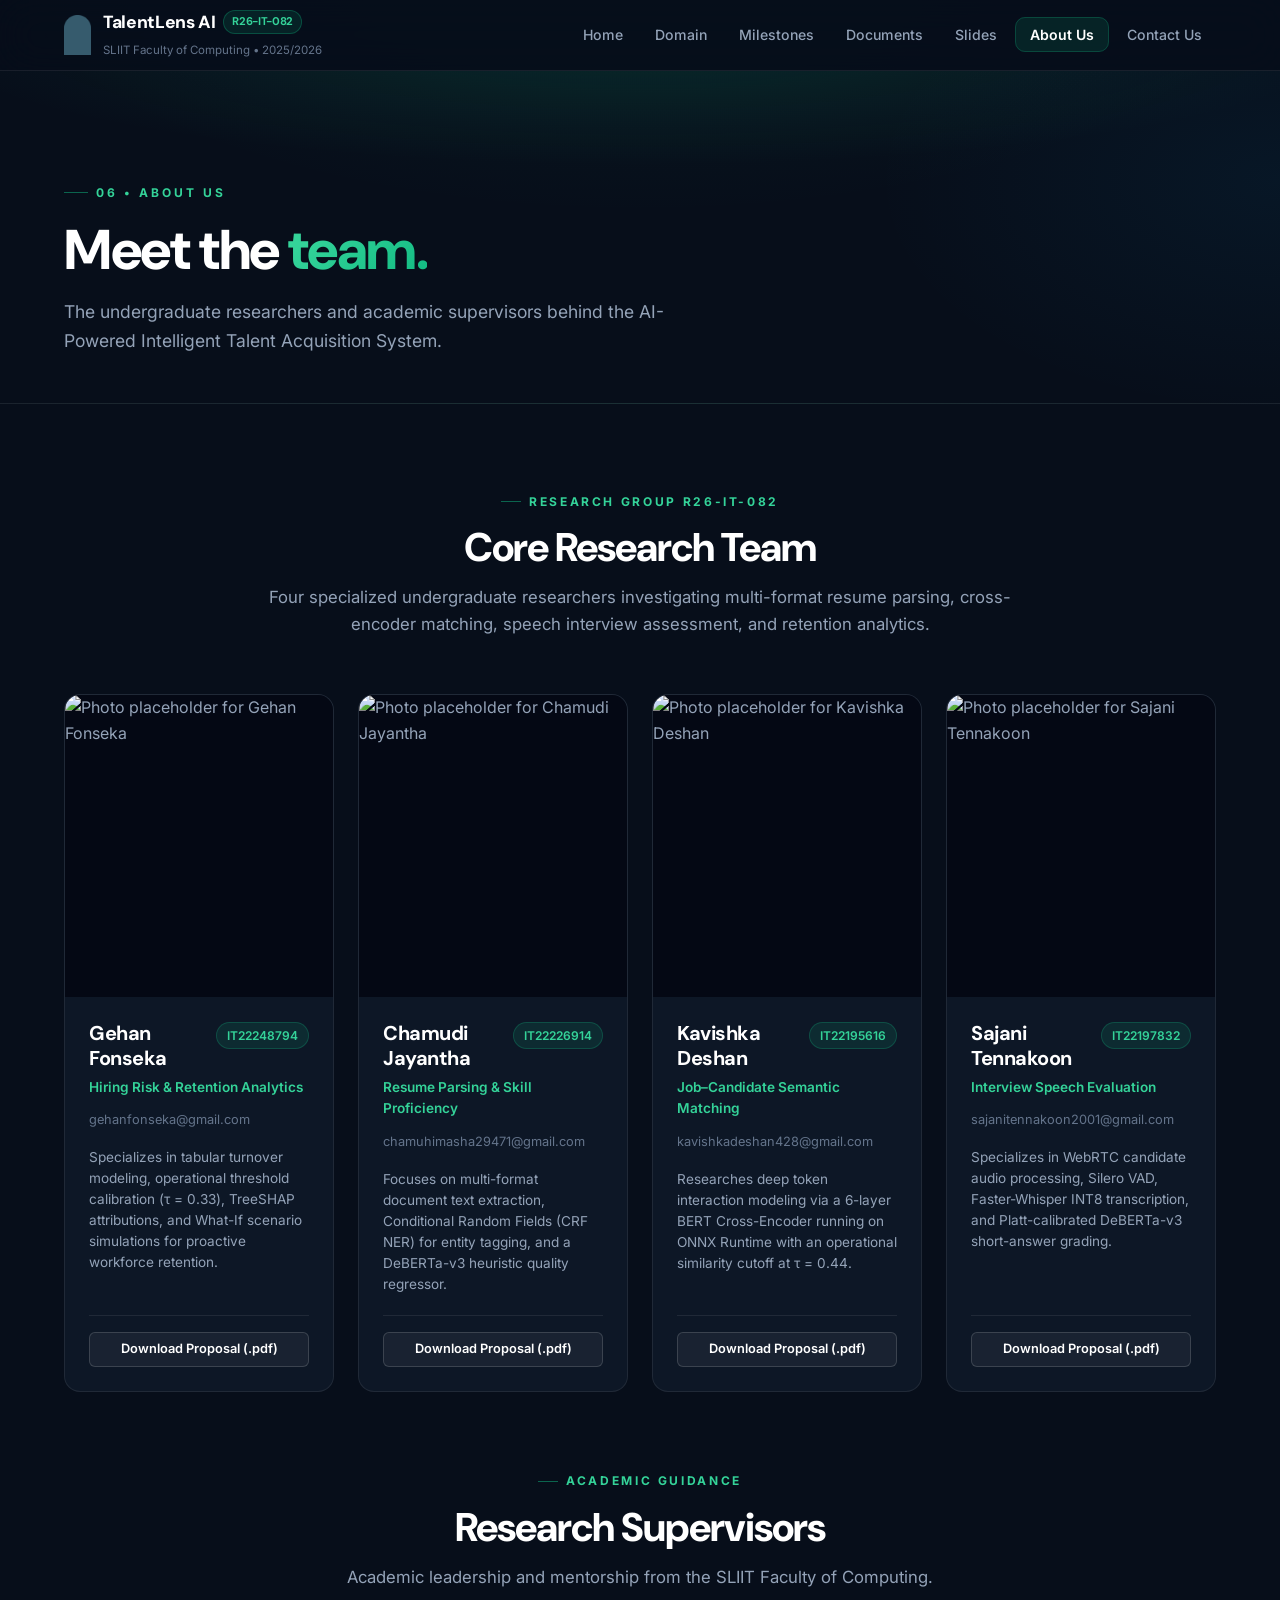
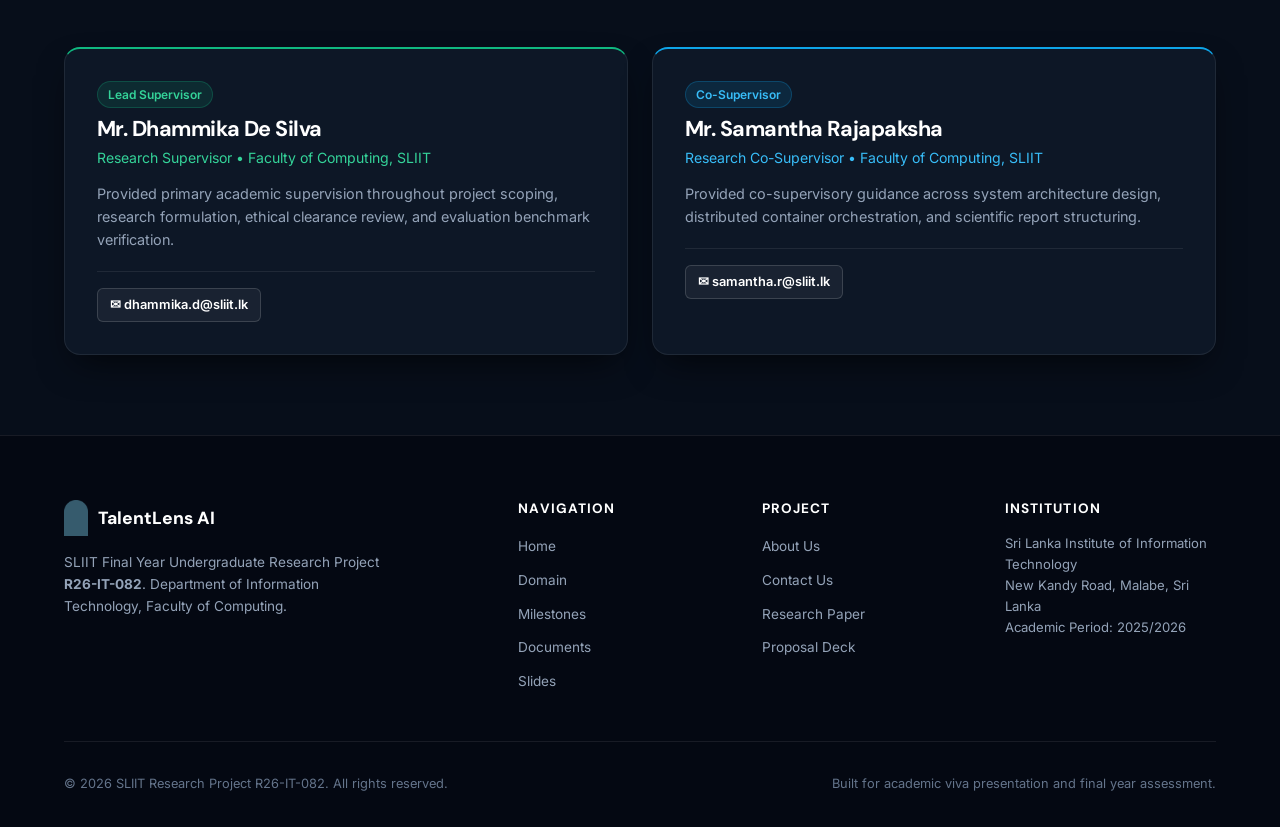
==== about.html @ 32b45dd5 "Initial commit: TalentLens AI research website" ====
<!DOCTYPE html>
<html lang="en">
<head>
  <meta charset="UTF-8">
  <meta name="viewport" content="width=device-width, initial-scale=1.0">
  <title>About Us | Research Group R26-IT-082 | SLIIT Faculty of Computing</title>
  <meta name="description" content="Meet the research team and supervisors behind the AI-Powered Intelligent Talent Acquisition System at the Sri Lanka Institute of Information Technology (SLIIT).">
  <meta name="author" content="SLIIT Research Group R26-IT-082">
  <link rel="stylesheet" href="assets/css/styles.css">
</head>
<body>

  <!-- Top Sticky Navigation Bar -->
  <header class="site-header" id="main-header">
    <div class="container nav-container">
      <a href="index.html" class="brand-link" id="brand-logo-action" aria-label="Return to Research Home Page">
        <img src="assets/images/sliit-crest.png" alt="SLIIT University Crest" class="brand-crest">
        <div class="brand-info">
          <span class="brand-title">
            TalentLens AI
            <span class="brand-badge">R26-IT-082</span>
          </span>
          <span class="brand-sub">SLIIT Faculty of Computing • 2025/2026</span>
        </div>
      </a>

      <button class="mobile-toggle" id="mobile-menu-btn" aria-label="Toggle navigation menu" aria-expanded="false">
        ☰
      </button>

      <nav aria-label="Primary site navigation">
        <ul class="nav-menu" id="primary-nav-menu">
          <li><a href="index.html" class="nav-link" id="nav-home">Home</a></li>
          <li><a href="domain.html" class="nav-link" id="nav-domain">Domain</a></li>
          <li><a href="milestones.html" class="nav-link" id="nav-milestones">Milestones</a></li>
          <li><a href="documents.html" class="nav-link" id="nav-documents">Documents</a></li>
          <li><a href="presentations.html" class="nav-link" id="nav-presentations">Slides</a></li>
          <li><a href="about.html" class="nav-link active" id="nav-about">About Us</a></li>
          <li><a href="contact.html" class="nav-link" id="nav-contact">Contact Us</a></li>
        </ul>
      </nav>
    </div>
  </header>

  <main id="main-content">
    <!-- PAGE HEADER COMPONENT (Matches cse-stock-insight-six) -->
    <section class="page-header">
      <div class="container">
        <div class="page-header-eyebrow">06 • About Us</div>
        <h1 class="page-header-title">
          Meet the <span class="text-gradient-emerald">team.</span>
        </h1>
        <p class="page-header-desc">
          The undergraduate researchers and academic supervisors behind the AI-Powered Intelligent Talent Acquisition System.
        </p>
      </div>
    </section>

    <!-- RESEARCH MEMBERS PROFILES -->
    <section class="section" id="team-profiles">
      <div class="container">
        <div class="section-header">
          <div class="section-eyebrow">Research Group R26-IT-082</div>
          <h2 class="section-title">Core Research Team</h2>
          <p class="section-desc">
            Four specialized undergraduate researchers investigating multi-format resume parsing, cross-encoder matching, speech interview assessment, and retention analytics.
          </p>
        </div>

        <div class="profiles-grid">
          <!-- Member 1: Gehan Fonseka -->
          <article class="profile-card" id="member-gehan">
            <div class="profile-img-wrap">
              <img src="assets/images/placeholders/gehan-placeholder.svg" alt="Photo placeholder for Gehan Fonseka" class="profile-img">
            </div>
            <div class="profile-body">
              <div style="display: flex; justify-content: space-between; align-items: baseline; margin-bottom: 4px;">
                <h3 class="profile-name">Gehan Fonseka</h3>
                <span class="badge badge-emerald">IT22248794</span>
              </div>
              <div class="profile-role">Hiring Risk &amp; Retention Analytics</div>
              <div class="profile-meta">
                <a href="mailto:gehanfonseka@gmail.com" style="color: var(--text-dim); font-size: 0.8rem;">gehanfonseka@gmail.com</a>
              </div>
              <p class="profile-desc">
                Specializes in tabular turnover modeling, operational threshold calibration (τ = 0.33), TreeSHAP attributions, and What-If scenario simulations for proactive workforce retention.
              </p>
              <div style="border-top: 1px solid var(--border-subtle); padding-top: 1rem; margin-top: auto;">
                <a href="assets/documents/R26-IT-082_IT22248794_Fonseka_WGK_Proposal.pdf" download class="btn btn-secondary btn-sm" style="width: 100%;">
                  Download Proposal (.pdf)
                </a>
              </div>
            </div>
          </article>

          <!-- Member 2: Chamudi Jayantha -->
          <article class="profile-card" id="member-chamudi">
            <div class="profile-img-wrap">
              <img src="assets/images/placeholders/jayantha-placeholder.svg" alt="Photo placeholder for Chamudi Jayantha" class="profile-img">
            </div>
            <div class="profile-body">
              <div style="display: flex; justify-content: space-between; align-items: baseline; margin-bottom: 4px;">
                <h3 class="profile-name">Chamudi Jayantha</h3>
                <span class="badge badge-emerald">IT22226914</span>
              </div>
              <div class="profile-role">Resume Parsing &amp; Skill Proficiency</div>
              <div class="profile-meta">
                <a href="mailto:chamuhimasha29471@gmail.com" style="color: var(--text-dim); font-size: 0.8rem;">chamuhimasha29471@gmail.com</a>
              </div>
              <p class="profile-desc">
                Focuses on multi-format document text extraction, Conditional Random Fields (CRF NER) for entity tagging, and a DeBERTa-v3 heuristic quality regressor.
              </p>
              <div style="border-top: 1px solid var(--border-subtle); padding-top: 1rem; margin-top: auto;">
                <a href="assets/documents/R26-IT-082_IT22226914_Jayantha_CH_Proposal.pdf" download class="btn btn-secondary btn-sm" style="width: 100%;">
                  Download Proposal (.pdf)
                </a>
              </div>
            </div>
          </article>

          <!-- Member 3: Kavishka Deshan -->
          <article class="profile-card" id="member-kavishka">
            <div class="profile-img-wrap">
              <img src="assets/images/placeholders/deshan-placeholder.svg" alt="Photo placeholder for Kavishka Deshan" class="profile-img">
            </div>
            <div class="profile-body">
              <div style="display: flex; justify-content: space-between; align-items: baseline; margin-bottom: 4px;">
                <h3 class="profile-name">Kavishka Deshan</h3>
                <span class="badge badge-emerald">IT22195616</span>
              </div>
              <div class="profile-role">Job–Candidate Semantic Matching</div>
              <div class="profile-meta">
                <a href="mailto:kavishkadeshan428@gmail.com" style="color: var(--text-dim); font-size: 0.8rem;">kavishkadeshan428@gmail.com</a>
              </div>
              <p class="profile-desc">
                Researches deep token interaction modeling via a 6-layer BERT Cross-Encoder running on ONNX Runtime with an operational similarity cutoff at τ = 0.44.
              </p>
              <div style="border-top: 1px solid var(--border-subtle); padding-top: 1rem; margin-top: auto;">
                <a href="assets/documents/R26-IT-82_IT22195616_Deshan_MAK_Proposal.pdf" download class="btn btn-secondary btn-sm" style="width: 100%;">
                  Download Proposal (.pdf)
                </a>
              </div>
            </div>
          </article>

          <!-- Member 4: Sajani Tennakoon -->
          <article class="profile-card" id="member-sajani">
            <div class="profile-img-wrap">
              <img src="assets/images/placeholders/tennakoon-placeholder.svg" alt="Photo placeholder for Sajani Tennakoon" class="profile-img">
            </div>
            <div class="profile-body">
              <div style="display: flex; justify-content: space-between; align-items: baseline; margin-bottom: 4px;">
                <h3 class="profile-name">Sajani Tennakoon</h3>
                <span class="badge badge-emerald">IT22197832</span>
              </div>
              <div class="profile-role">Interview Speech Evaluation</div>
              <div class="profile-meta">
                <a href="mailto:sajanitennakoon2001@gmail.com" style="color: var(--text-dim); font-size: 0.8rem;">sajanitennakoon2001@gmail.com</a>
              </div>
              <p class="profile-desc">
                Specializes in WebRTC candidate audio processing, Silero VAD, Faster-Whisper INT8 transcription, and Platt-calibrated DeBERTa-v3 short-answer grading.
              </p>
              <div style="border-top: 1px solid var(--border-subtle); padding-top: 1rem; margin-top: auto;">
                <a href="assets/documents/R26-IT-82_IT22197832_Tennakoon_TMSS_Proposal.pdf" download class="btn btn-secondary btn-sm" style="width: 100%;">
                  Download Proposal (.pdf)
                </a>
              </div>
            </div>
          </article>
        </div>

        <!-- ACADEMIC SUPERVISORS SECTION -->
        <div style="margin-top: 4.5rem;">
          <div class="section-header">
            <div class="section-eyebrow">Academic Guidance</div>
            <h2 class="section-title">Research Supervisors</h2>
            <p class="section-desc">
              Academic leadership and mentorship from the SLIIT Faculty of Computing.
            </p>
          </div>

          <div class="grid-2">
            <!-- Supervisor 1 -->
            <div class="glass-card stat-card" style="padding: 2rem;">
              <span class="badge badge-emerald" style="margin-bottom: 8px;">Lead Supervisor</span>
              <h3 style="color: var(--text-white); font-size: 1.35rem; margin-bottom: 4px;">Mr. Dhammika De Silva</h3>
              <p style="font-size: 0.88rem; color: var(--primary-glow); margin-bottom: 12px;">Research Supervisor • Faculty of Computing, SLIIT</p>
              <p style="font-size: 0.9rem; color: var(--text-muted); line-height: 1.6; margin-bottom: 1.25rem;">
                Provided primary academic supervision throughout project scoping, research formulation, ethical clearance review, and evaluation benchmark verification.
              </p>
              <div style="border-top: 1px solid var(--border-subtle); padding-top: 1rem;">
                <a href="mailto:dhammika.d@sliit.lk" class="btn btn-secondary btn-sm">
                  ✉ dhammika.d@sliit.lk
                </a>
              </div>
            </div>

            <!-- Supervisor 2 -->
            <div class="glass-card stat-card-cyan" style="padding: 2rem;">
              <span class="badge badge-cyan" style="margin-bottom: 8px;">Co-Supervisor</span>
              <h3 style="color: var(--text-white); font-size: 1.35rem; margin-bottom: 4px;">Mr. Samantha Rajapaksha</h3>
              <p style="font-size: 0.88rem; color: #38bdf8; margin-bottom: 12px;">Research Co-Supervisor • Faculty of Computing, SLIIT</p>
              <p style="font-size: 0.9rem; color: var(--text-muted); line-height: 1.6; margin-bottom: 1.25rem;">
                Provided co-supervisory guidance across system architecture design, distributed container orchestration, and scientific report structuring.
              </p>
              <div style="border-top: 1px solid var(--border-subtle); padding-top: 1rem;">
                <a href="mailto:samantha.r@sliit.lk" class="btn btn-secondary btn-sm">
                  ✉ samantha.r@sliit.lk
                </a>
              </div>
            </div>
          </div>
        </div>

      </div>
    </section>
  </main>

  <!-- SITE FOOTER -->
  <footer class="site-footer">
    <div class="container">
      <div class="footer-grid">
        <div>
          <div style="display: flex; align-items: center; gap: 10px; margin-bottom: 1rem;">
            <img src="assets/images/sliit-crest.png" alt="SLIIT Crest" style="height: 36px; width: auto;">
            <span style="font-weight: 800; font-family: var(--font-display); color: var(--text-white); font-size: 1.1rem;">
              TalentLens AI
            </span>
          </div>
          <p style="font-size: 0.85rem; color: var(--text-muted); line-height: 1.6; max-width: 320px;">
            SLIIT Final Year Undergraduate Research Project <strong>R26-IT-082</strong>. Department of Information Technology, Faculty of Computing.
          </p>
        </div>

        <div>
          <h4 class="footer-heading">Navigation</h4>
          <ul class="footer-links">
            <li><a href="index.html">Home</a></li>
            <li><a href="domain.html">Domain</a></li>
            <li><a href="milestones.html">Milestones</a></li>
            <li><a href="documents.html">Documents</a></li>
            <li><a href="presentations.html">Slides</a></li>
          </ul>
        </div>

        <div>
          <h4 class="footer-heading">Project</h4>
          <ul class="footer-links">
            <li><a href="about.html">About Us</a></li>
            <li><a href="contact.html">Contact Us</a></li>
            <li><a href="assets/documents/Multimodal-AI-Talent-Acquisition-Research-Paper.pdf" target="_blank">Research Paper</a></li>
            <li><a href="assets/presentations/R26-IT-082-Proposal-Presentation.pptx" download>Proposal Deck</a></li>
          </ul>
        </div>

        <div>
          <h4 class="footer-heading">Institution</h4>
          <p style="font-size: 0.82rem; color: var(--text-muted); line-height: 1.6;">
            Sri Lanka Institute of Information Technology<br>
            New Kandy Road, Malabe, Sri Lanka<br>
            Academic Period: 2025/2026
          </p>
        </div>
      </div>

      <div class="footer-bottom">
        <span>© 2026 SLIIT Research Project R26-IT-082. All rights reserved.</span>
        <span>Built for academic viva presentation and final year assessment.</span>
      </div>
    </div>
  </footer>

  <script src="assets/js/data.js"></script>
  <script src="assets/js/main.js"></script>
</body>
</html>
---- assets/css/styles.css ----
/* ==========================================================================
   AI RESEARCH STUDIO — DESIGN SYSTEM (Inspired by cse-stock-insight-six)
   Project ID: R26-IT-082 | AI-Powered Intelligent Talent Acquisition System
   ========================================================================== */

@import url('https://fonts.googleapis.com/css2?family=DM+Sans:ital,opsz,wght@0,9..40,300;0,9..40,400;0,9..40,500;0,9..40,600;0,9..40,700;0,9..40,800;1,9..40,400&family=Inter:wght@300;400;500;600;700;800&display=swap');

:root {
  /* HSL Colors */
  --bg-dark: #070e1a;
  --bg-card: #0d1726;
  --bg-card-hover: #121e33;
  --bg-elevated: #142238;
  --bg-glass: rgba(13, 23, 38, 0.7);

  /* Primary Emerald/Teal & Electric Blue Accents */
  --primary: #10b981;
  --primary-glow: #34d399;
  --accent-blue: #0ea5e9;
  --accent-cyan: #06b6d4;
  --accent-amber: #f59e0b;

  /* Typography Colors */
  --text-white: #ffffff;
  --text-primary: #f1f5f9;
  --text-muted: #94a3b8;
  --text-dim: #64748b;

  /* Borders & Shadows */
  --border-subtle: rgba(255, 255, 255, 0.08);
  --border-medium: rgba(255, 255, 255, 0.15);
  --border-highlight: rgba(16, 185, 129, 0.35);

  --shadow-card: 0 16px 36px -12px rgba(0, 0, 0, 0.7);
  --shadow-glow: 0 0 32px rgba(16, 185, 129, 0.2);

  /* Fonts */
  --font-display: 'DM Sans', -apple-system, BlinkMacSystemFont, 'Segoe UI', Roboto, sans-serif;
  --font-sans: 'Inter', -apple-system, BlinkMacSystemFont, 'Segoe UI', Roboto, sans-serif;

  /* Radius */
  --radius-sm: 6px;
  --radius-md: 10px;
  --radius-lg: 16px;
  --radius-full: 9999px;
}

/* Reset & Basics */
*, *::before, *::after {
  box-sizing: border-box;
  margin: 0;
  padding: 0;
}

html {
  font-family: var(--font-sans);
  background-color: var(--bg-dark);
  color: var(--text-muted);
  line-height: 1.6;
  scroll-behavior: smooth;
  -webkit-font-smoothing: antialiased;
}

body {
  min-height: 100vh;
  display: flex;
  flex-direction: column;
  background-color: var(--bg-dark);
  background-image: 
    radial-gradient(ellipse 90% 55% at 50% -8%, rgba(16, 185, 129, 0.08), transparent 58%),
    radial-gradient(ellipse 55% 45% at 100% 20%, rgba(14, 165, 233, 0.06), transparent 58%);
  background-attachment: fixed;
  overflow-x: hidden;
}

/* Headings */
h1, h2, h3, h4, h5, h6 {
  font-family: var(--font-display);
  color: var(--text-white);
  letter-spacing: -0.025em;
  font-weight: 700;
  line-height: 1.25;
}

h1 { font-size: clamp(2.2rem, 4.5vw, 3.5rem); font-weight: 800; }
h2 { font-size: clamp(1.75rem, 3vw, 2.5rem); font-weight: 800; }
h3 { font-size: clamp(1.2rem, 2vw, 1.5rem); font-weight: 700; }
h4 { font-size: 1.1rem; }

p { margin-bottom: 1rem; }
p:last-child { margin-bottom: 0; }

a {
  color: var(--primary-glow);
  text-decoration: none;
  transition: all 0.2s ease;
}
a:hover {
  color: #ffffff;
}

/* Container */
.container {
  width: 100%;
  max-width: 1200px;
  margin-left: auto;
  margin-right: auto;
  padding-left: 1.5rem;
  padding-right: 1.5rem;
}

/* Text Gradients */
.text-gradient {
  background: linear-gradient(135deg, #ffffff 40%, var(--primary-glow) 100%);
  -webkit-background-clip: text;
  background-clip: text;
  color: transparent;
}

.text-gradient-emerald {
  background: linear-gradient(135deg, #34d399 20%, #10b981 100%);
  -webkit-background-clip: text;
  background-clip: text;
  color: transparent;
}

.text-gradient-cyan {
  background: linear-gradient(135deg, #38bdf8 20%, #0ea5e9 100%);
  -webkit-background-clip: text;
  background-clip: text;
  color: transparent;
}

/* Grid Background Overlay */
.grid-bg {
  background-image: 
    linear-gradient(rgba(255, 255, 255, 0.03) 1px, transparent 1px),
    linear-gradient(90deg, rgba(255, 255, 255, 0.03) 1px, transparent 1px);
  background-size: 48px 48px;
}

/* ==========================================================================
   NAVIGATION BAR (Matches cse-stock-insight-six)
   ========================================================================== */
.site-header {
  position: sticky;
  top: 0;
  z-index: 100;
  background: rgba(7, 14, 26, 0.85);
  backdrop-filter: blur(20px);
  -webkit-backdrop-filter: blur(20px);
  border-bottom: 1px solid var(--border-subtle);
  transition: all 0.2s ease;
}

.nav-container {
  display: flex;
  align-items: center;
  justify-content: space-between;
  height: 70px;
}

.brand-link {
  display: flex;
  align-items: center;
  gap: 12px;
  color: var(--text-white);
  text-decoration: none;
}

.brand-crest {
  height: 40px;
  width: auto;
  object-fit: contain;
}

.brand-title {
  font-family: var(--font-display);
  font-size: 1.1rem;
  font-weight: 800;
  letter-spacing: -0.02em;
  display: flex;
  align-items: center;
  gap: 8px;
}

.brand-badge {
  background: rgba(16, 185, 129, 0.12);
  border: 1px solid rgba(16, 185, 129, 0.3);
  color: var(--primary-glow);
  font-size: 0.7rem;
  font-weight: 700;
  padding: 2px 8px;
  border-radius: var(--radius-full);
}

.brand-sub {
  font-size: 0.72rem;
  color: var(--text-dim);
}

/* Menu */
.nav-menu {
  display: flex;
  align-items: center;
  list-style: none;
  gap: 4px;
}

.nav-link {
  font-size: 0.88rem;
  font-weight: 500;
  color: var(--text-muted);
  padding: 8px 14px;
  border-radius: var(--radius-md);
  transition: all 0.15s ease;
}

.nav-link:hover {
  color: var(--text-white);
  background: rgba(255, 255, 255, 0.05);
}

.nav-link.active {
  color: var(--text-white);
  background: rgba(16, 185, 129, 0.12);
  border: 1px solid rgba(16, 185, 129, 0.25);
  font-weight: 600;
}

.mobile-toggle {
  display: none;
  background: transparent;
  border: 1px solid var(--border-medium);
  color: var(--text-white);
  font-size: 1.25rem;
  padding: 6px 10px;
  border-radius: var(--radius-sm);
  cursor: pointer;
}

/* ==========================================================================
   PAGE HEADER COMPONENT (Matches the signature 'Ds' component)
   ========================================================================== */
.page-header {
  position: relative;
  padding: 6.5rem 0 3rem;
  overflow: hidden;
  border-bottom: 1px solid var(--border-subtle);
  background: radial-gradient(ellipse 80% 55% at 50% -10%, rgba(16, 185, 129, 0.12), transparent 70%);
}

.page-header-eyebrow {
  display: inline-flex;
  align-items: center;
  gap: 8px;
  font-size: 0.75rem;
  font-weight: 700;
  text-transform: uppercase;
  letter-spacing: 0.25em;
  color: var(--primary-glow);
  margin-bottom: 1rem;
}

.page-header-eyebrow::before {
  content: "";
  display: inline-block;
  width: 24px;
  height: 1px;
  background: rgba(16, 185, 129, 0.5);
}

.page-header-title {
  max-width: 800px;
  margin-bottom: 1rem;
  line-height: 1.15;
}

.page-header-desc {
  max-width: 650px;
  font-size: 1.1rem;
  color: var(--text-muted);
  line-height: 1.6;
}

/* ==========================================================================
   BUTTONS & BADGES
   ========================================================================== */
.btn {
  display: inline-flex;
  align-items: center;
  justify-content: center;
  gap: 8px;
  font-family: var(--font-sans);
  font-size: 0.9rem;
  font-weight: 600;
  padding: 10px 20px;
  border-radius: var(--radius-md);
  cursor: pointer;
  border: 1px solid transparent;
  transition: all 0.2s ease;
  text-decoration: none;
}

.btn-primary {
  background: linear-gradient(135deg, #10b981 0%, #059669 100%);
  color: #04141d;
  font-weight: 700;
  box-shadow: 0 4px 16px rgba(16, 185, 129, 0.35);
}
.btn-primary:hover {
  background: linear-gradient(135deg, #34d399 0%, #10b981 100%);
  color: #04141d;
  box-shadow: 0 6px 24px rgba(16, 185, 129, 0.55);
  transform: translateY(-2px);
}

.btn-secondary {
  background: rgba(255, 255, 255, 0.05);
  color: var(--text-white);
  border: 1px solid var(--border-medium);
}
.btn-secondary:hover {
  background: rgba(255, 255, 255, 0.1);
  border-color: rgba(255, 255, 255, 0.3);
  transform: translateY(-2px);
}

.btn-sm {
  padding: 6px 12px;
  font-size: 0.8rem;
  border-radius: var(--radius-sm);
}

.badge {
  display: inline-flex;
  align-items: center;
  gap: 6px;
  padding: 3px 10px;
  font-size: 0.75rem;
  font-weight: 600;
  border-radius: var(--radius-full);
}

.badge-emerald {
  background: rgba(16, 185, 129, 0.12);
  color: var(--primary-glow);
  border: 1px solid rgba(16, 185, 129, 0.25);
}

.badge-cyan {
  background: rgba(14, 165, 233, 0.12);
  color: #38bdf8;
  border: 1px solid rgba(14, 165, 233, 0.25);
}

.badge-amber {
  background: rgba(245, 158, 11, 0.15);
  color: #fbbf24;
  border: 1px solid rgba(245, 158, 11, 0.3);
}

/* ==========================================================================
   CARDS & SECTIONS
   ========================================================================== */
.section {
  padding: 5rem 0;
  position: relative;
}

.section-alt {
  background: rgba(4, 8, 16, 0.5);
  border-top: 1px solid var(--border-subtle);
  border-bottom: 1px solid var(--border-subtle);
}

.section-header {
  text-align: center;
  max-width: 750px;
  margin: 0 auto 3.5rem;
}

.section-header-left {
  text-align: left;
  margin-left: 0;
}

.section-eyebrow {
  display: inline-flex;
  align-items: center;
  gap: 8px;
  font-size: 0.75rem;
  font-weight: 700;
  text-transform: uppercase;
  letter-spacing: 0.22em;
  color: var(--primary-glow);
  margin-bottom: 0.75rem;
}

.section-eyebrow::before {
  content: "";
  display: inline-block;
  width: 20px;
  height: 1px;
  background: rgba(16, 185, 129, 0.5);
}

.section-title {
  font-size: clamp(1.8rem, 3.2vw, 2.5rem);
  font-weight: 800;
  color: var(--text-white);
  margin-bottom: 0.85rem;
  line-height: 1.2;
}

.section-desc {
  font-size: 1.05rem;
  color: var(--text-muted);
  line-height: 1.6;
}

.grid-2 {
  display: grid;
  grid-template-columns: repeat(2, 1fr);
  gap: 24px;
}

.grid-3 {
  display: grid;
  grid-template-columns: repeat(3, 1fr);
  gap: 24px;
}

.grid-4 {
  display: grid;
  grid-template-columns: repeat(4, 1fr);
  gap: 20px;
}

@media (max-width: 900px) {
  .grid-2, .grid-3, .grid-4 {
    grid-template-columns: 1fr;
  }
}

.glass-card {
  background: var(--bg-card);
  border: 1px solid var(--border-subtle);
  border-radius: var(--radius-lg);
  padding: 1.75rem;
  box-shadow: var(--shadow-card);
  transition: all 0.25s ease;
  position: relative;
  overflow: hidden;
}

.glass-card:hover {
  background: var(--bg-card-hover);
  border-color: var(--border-highlight);
  transform: translateY(-3px);
}

.stat-card {
  border-top: 2px solid var(--primary);
}

.stat-card-cyan {
  border-top: 2px solid var(--accent-blue);
}

/* ==========================================================================
   HOME PAGE SPECIFICS
   ========================================================================== */
.home-hero {
  position: relative;
  min-height: 85vh;
  display: flex;
  align-items: center;
  padding: 6rem 0 4rem;
  overflow: hidden;
}

.hero-content {
  max-width: 850px;
  margin: 0 auto;
  text-align: center;
}

.hero-pill {
  display: inline-flex;
  align-items: center;
  gap: 8px;
  padding: 6px 16px;
  border-radius: var(--radius-full);
  background: rgba(13, 23, 38, 0.8);
  border: 1px solid rgba(16, 185, 129, 0.3);
  color: var(--primary-glow);
  font-size: 0.82rem;
  font-weight: 600;
  margin-bottom: 1.75rem;
}

.hero-title {
  margin-bottom: 1.5rem;
  line-height: 1.15;
}

.hero-subtitle {
  font-size: clamp(1.05rem, 1.8vw, 1.25rem);
  color: var(--text-muted);
  line-height: 1.6;
  margin-bottom: 2.25rem;
  max-width: 720px;
  margin-left: auto;
  margin-right: auto;
}

.hero-btn-group {
  display: flex;
  align-items: center;
  justify-content: center;
  gap: 16px;
  flex-wrap: wrap;
  margin-bottom: 4rem;
}

.stats-grid {
  display: grid;
  grid-template-columns: repeat(auto-fit, minmax(210px, 1fr));
  gap: 20px;
  text-align: left;
}

.stat-num {
  font-size: 2.2rem;
  font-weight: 800;
  color: var(--text-white);
  line-height: 1;
  font-family: var(--font-display);
  margin-bottom: 6px;
}

.stat-lbl {
  font-size: 0.82rem;
  font-weight: 600;
  color: var(--text-dim);
  text-transform: uppercase;
  letter-spacing: 0.05em;
}

.stat-desc {
  font-size: 0.78rem;
  color: var(--primary-glow);
  margin-top: 4px;
}

/* ==========================================================================
   DOMAIN PAGE (ACCORDION / CLEAN SECTIONS)
   ========================================================================== */
.domain-accordion-list {
  display: flex;
  flex-direction: column;
  gap: 16px;
  max-width: 960px;
  margin: 0 auto;
}

.accordion-item {
  background: var(--bg-card);
  border: 1px solid var(--border-subtle);
  border-radius: var(--radius-lg);
  overflow: hidden;
  transition: all 0.2s ease;
}

.accordion-item.active {
  border-color: var(--border-highlight);
}

.accordion-trigger {
  width: 100%;
  display: flex;
  align-items: center;
  justify-content: space-between;
  padding: 1.25rem 1.75rem;
  background: transparent;
  border: none;
  color: var(--text-white);
  font-family: var(--font-display);
  font-size: 1.2rem;
  font-weight: 700;
  cursor: pointer;
  text-align: left;
}

.accordion-trigger:hover {
  background: rgba(255, 255, 255, 0.02);
}

.accordion-icon {
  font-size: 1.25rem;
  color: var(--primary-glow);
  transition: transform 0.25s ease;
}

.accordion-item.active .accordion-icon {
  transform: rotate(180deg);
}

.accordion-content {
  display: none;
  padding: 0 1.75rem 1.5rem;
  font-size: 0.95rem;
  line-height: 1.7;
  color: var(--text-muted);
  border-top: 1px solid var(--border-subtle);
  padding-top: 1.25rem;
}

.accordion-item.active .accordion-content {
  display: block;
}

/* ==========================================================================
   DATA TABLES
   ========================================================================== */
.data-table-wrap {
  overflow-x: auto;
  border-radius: var(--radius-md);
  border: 1px solid var(--border-subtle);
  margin: 1.5rem 0;
}

.data-table {
  width: 100%;
  border-collapse: collapse;
  font-size: 0.88rem;
  text-align: left;
}

.data-table th {
  background: rgba(255, 255, 255, 0.04);
  color: var(--text-white);
  font-weight: 700;
  padding: 12px 16px;
  border-bottom: 1px solid var(--border-subtle);
  white-space: nowrap;
}

.data-table td {
  padding: 12px 16px;
  border-bottom: 1px solid rgba(255, 255, 255, 0.04);
  color: var(--text-muted);
}

.data-table tr:hover td {
  background: rgba(255, 255, 255, 0.02);
}

/* ==========================================================================
   MILESTONES (Clean Timeline & Dropdown)
   ========================================================================== */
.milestone-dropdown-wrap {
  max-width: 420px;
  margin-bottom: 2rem;
}

.milestone-select {
  width: 100%;
  background: var(--bg-card);
  border: 1px solid var(--border-medium);
  border-radius: var(--radius-md);
  padding: 12px 16px;
  color: var(--text-white);
  font-size: 0.95rem;
  font-family: inherit;
  font-weight: 600;
  cursor: pointer;
}

.milestone-select:focus {
  outline: none;
  border-color: var(--primary);
}

.milestone-card-active {
  background: var(--bg-card);
  border: 1px solid var(--border-highlight);
  border-radius: var(--radius-lg);
  padding: 2rem;
  box-shadow: var(--shadow-card);
}

/* ==========================================================================
   DOCUMENTS & PRESENTATIONS
   ========================================================================== */
.doc-search-bar {
  display: flex;
  gap: 14px;
  flex-wrap: wrap;
  align-items: center;
  justify-content: space-between;
  margin-bottom: 2rem;
}

.search-input {
  flex: 1;
  min-width: 260px;
  background: var(--bg-card);
  border: 1px solid var(--border-medium);
  border-radius: var(--radius-md);
  padding: 10px 16px;
  color: var(--text-white);
  font-size: 0.9rem;
  font-family: inherit;
}

.search-input:focus {
  outline: none;
  border-color: var(--primary);
}

.doc-grid {
  display: grid;
  grid-template-columns: repeat(auto-fill, minmax(320px, 1fr));
  gap: 20px;
}

.doc-card {
  background: var(--bg-card);
  border: 1px solid var(--border-subtle);
  border-radius: var(--radius-lg);
  padding: 1.5rem;
  display: flex;
  flex-direction: column;
  justify-content: space-between;
  transition: all 0.2s ease;
}

.doc-card:hover {
  border-color: var(--border-highlight);
  transform: translateY(-2px);
}

.doc-header {
  display: flex;
  justify-content: space-between;
  align-items: flex-start;
  margin-bottom: 0.75rem;
}

.doc-type-icon {
  font-size: 0.75rem;
  font-weight: 800;
  padding: 2px 8px;
  border-radius: var(--radius-sm);
  background: rgba(255, 255, 255, 0.08);
  color: var(--text-white);
}

.doc-type-icon.pdf {
  background: rgba(239, 68, 68, 0.15);
  color: #f87171;
  border: 1px solid rgba(239, 68, 68, 0.3);
}

.doc-title {
  font-size: 1.05rem;
  color: var(--text-white);
  margin-bottom: 6px;
  line-height: 1.35;
}

.doc-meta {
  font-size: 0.78rem;
  color: var(--text-dim);
  margin-bottom: 0.75rem;
}

.doc-desc {
  font-size: 0.85rem;
  color: var(--text-muted);
  line-height: 1.5;
  margin-bottom: 1.25rem;
}

.doc-footer {
  display: flex;
  gap: 8px;
  align-items: center;
  border-top: 1px solid var(--border-subtle);
  padding-top: 1rem;
  margin-top: auto;
}

.filter-pills {
  display: flex;
  flex-wrap: wrap;
  gap: 8px;
}

.pill-btn {
  background: rgba(255, 255, 255, 0.05);
  border: 1px solid var(--border-medium);
  color: var(--text-muted);
  font-size: 0.82rem;
  font-weight: 600;
  padding: 6px 14px;
  border-radius: var(--radius-full);
  cursor: pointer;
  transition: all 0.15s ease;
}

.pill-btn:hover {
  background: rgba(255, 255, 255, 0.1);
  color: var(--text-white);
}

.pill-btn.active {
  background: rgba(16, 185, 129, 0.15);
  border-color: rgba(16, 185, 129, 0.4);
  color: var(--primary-glow);
}

/* Modal PDF Previewer */
.document-modal {
  position: fixed;
  inset: 0;
  z-index: 1000;
  background: rgba(0, 0, 0, 0.85);
  backdrop-filter: blur(8px);
  display: none;
  align-items: center;
  justify-content: center;
  padding: 1.5rem;
}

.document-modal.open {
  display: flex;
}

.modal-content {
  background: var(--bg-card);
  border: 1px solid var(--border-medium);
  border-radius: var(--radius-lg);
  max-width: 900px;
  width: 100%;
  max-height: 90vh;
  overflow: hidden;
  display: flex;
  flex-direction: column;
  box-shadow: 0 24px 48px rgba(0, 0, 0, 0.8);
}

.modal-header {
  padding: 1rem 1.5rem;
  border-bottom: 1px solid var(--border-subtle);
  display: flex;
  justify-content: space-between;
  align-items: center;
}

.modal-title {
  color: var(--text-white);
  font-size: 1.1rem;
  font-weight: 700;
}

.modal-close-btn {
  background: transparent;
  border: none;
  color: var(--text-muted);
  font-size: 1.5rem;
  cursor: pointer;
  padding: 4px;
  line-height: 1;
}

.modal-close-btn:hover {
  color: var(--text-white);
}

.modal-body {
  padding: 1.5rem;
  overflow-y: auto;
}

/* Slide Viewer */
.slide-viewer-wrap {
  background: var(--bg-card);
  border: 1px solid var(--border-medium);
  border-radius: var(--radius-lg);
  padding: 1.75rem;
  box-shadow: var(--shadow-card);
}

.slide-viewer-stage {
  background: #040814;
  border: 1px solid var(--border-subtle);
  border-radius: var(--radius-md);
  padding: 2.5rem;
  min-height: 280px;
  display: flex;
  flex-direction: column;
  justify-content: space-between;
  position: relative;
  margin-bottom: 1.5rem;
}

.slide-badge-row {
  display: flex;
  justify-content: space-between;
  align-items: center;
  margin-bottom: 1.5rem;
}

.slide-title-display {
  font-size: clamp(1.4rem, 2.5vw, 1.85rem);
  font-weight: 800;
  color: var(--text-white);
  line-height: 1.25;
  margin-bottom: 1rem;
}

.slide-nav-controls {
  display: flex;
  justify-content: space-between;
  align-items: center;
  flex-wrap: wrap;
  gap: 12px;
}

/* ==========================================================================
   ABOUT US / PROFILES
   ========================================================================== */
.profiles-grid {
  display: grid;
  grid-template-columns: repeat(auto-fit, minmax(260px, 1fr));
  gap: 24px;
}

.profile-card {
  background: var(--bg-card);
  border: 1px solid var(--border-subtle);
  border-radius: var(--radius-lg);
  overflow: hidden;
  transition: all 0.2s ease;
  display: flex;
  flex-direction: column;
}

.profile-card:hover {
  border-color: var(--border-highlight);
  transform: translateY(-3px);
}

.profile-img-wrap {
  width: 100%;
  aspect-ratio: 4/4.5;
  background: #040814;
  overflow: hidden;
  position: relative;
}

.profile-img {
  width: 100%;
  height: 100%;
  object-fit: cover;
  display: block;
}

.profile-body {
  padding: 1.5rem;
  display: flex;
  flex-direction: column;
  flex-grow: 1;
}

.profile-name {
  font-size: 1.25rem;
  color: var(--text-white);
  margin-bottom: 2px;
}

.profile-role {
  font-size: 0.85rem;
  font-weight: 600;
  color: var(--primary-glow);
  margin-bottom: 0.75rem;
}

.profile-meta {
  font-size: 0.8rem;
  color: var(--text-dim);
  margin-bottom: 1rem;
}

.profile-desc {
  font-size: 0.85rem;
  color: var(--text-muted);
  line-height: 1.55;
  margin-bottom: 1.25rem;
  flex-grow: 1;
}

/* ==========================================================================
   CONTACT US (Exact match for cse-stock-insight-six reference)
   ========================================================================== */
.contact-section-wrap {
  padding: 4rem 0 6rem;
}

.contact-eyebrow {
  display: inline-flex;
  align-items: center;
  gap: 10px;
  font-size: 0.8rem;
  font-weight: 700;
  letter-spacing: 0.22em;
  color: #10b981;
  text-transform: uppercase;
  margin-bottom: 1.25rem;
}

.contact-eyebrow::before {
  content: "—";
  color: #10b981;
  font-weight: 700;
}

.contact-eyebrow::after {
  content: "—";
  color: #10b981;
  font-weight: 700;
}

.contact-main-heading {
  font-size: clamp(2.6rem, 5.5vw, 4rem);
  font-weight: 800;
  color: #ffffff;
  letter-spacing: -0.035em;
  line-height: 1.1;
  margin-bottom: 1rem;
}

.contact-main-heading .highlight {
  color: #22c55e;
}

.contact-sub-heading {
  font-size: 1.1rem;
  color: #94a3b8;
  margin-bottom: 3.5rem;
  max-width: 650px;
  line-height: 1.5;
}

.contact-container-grid {
  display: grid;
  grid-template-columns: 380px 1fr;
  gap: 32px;
  align-items: start;
}

/* Left Column Cards */
.contact-left-col {
  display: flex;
  flex-direction: column;
  gap: 16px;
}

.contact-info-card {
  background: #0b1320;
  border: 1px solid rgba(255, 255, 255, 0.05);
  border-radius: 14px;
  padding: 1.2rem 1.4rem;
  display: flex;
  align-items: center;
  gap: 16px;
  transition: all 0.25s ease;
}

.contact-info-card:hover {
  background: #0f1a2e;
  border-color: rgba(34, 197, 94, 0.25);
  transform: translateY(-2px);
}

.contact-icon-box {
  width: 44px;
  height: 44px;
  border-radius: 10px;
  background: #22c55e;
  color: #04180f;
  display: flex;
  align-items: center;
  justify-content: center;
  flex-shrink: 0;
}

.contact-icon-box svg {
  stroke: #04180f;
  stroke-width: 2.2;
}

.contact-info-meta {
  display: flex;
  flex-direction: column;
}

.contact-info-label {
  font-size: 0.68rem;
  font-weight: 700;
  text-transform: uppercase;
  letter-spacing: 0.08em;
  color: #64748b;
  margin-bottom: 3px;
}

.contact-info-val {
  font-size: 0.95rem;
  font-weight: 600;
  color: #f1f5f9;
  word-break: break-all;
}

.contact-info-val a {
  color: #f1f5f9;
  text-decoration: none;
}

.contact-info-val a:hover {
  color: #34d399;
}

/* Office Hours Box */
.contact-hours-card {
  background: #0b1320;
  border: 1px solid rgba(255, 255, 255, 0.05);
  border-radius: 14px;
  padding: 1.3rem 1.4rem;
}

.contact-hours-header {
  display: flex;
  align-items: center;
  gap: 8px;
  font-size: 0.72rem;
  font-weight: 700;
  text-transform: uppercase;
  letter-spacing: 0.06em;
  color: #64748b;
  margin-bottom: 8px;
}

.contact-hours-header svg {
  stroke: #64748b;
}

.contact-hours-time {
  font-size: 0.9rem;
  font-weight: 600;
  color: #f1f5f9;
  margin-bottom: 4px;
}

.contact-hours-note {
  font-size: 0.8rem;
  color: #64748b;
}

/* Right Column Form Card */
.contact-form-card {
  background: #0b1320;
  border: 1px solid rgba(255, 255, 255, 0.05);
  border-radius: 16px;
  padding: 2.25rem;
}

.contact-form-row {
  display: grid;
  grid-template-columns: 1fr 1fr;
  gap: 18px;
  margin-bottom: 1.25rem;
}

.contact-field-group {
  display: flex;
  flex-direction: column;
}

.contact-field-label {
  font-size: 0.88rem;
  font-weight: 600;
  color: #cbd5e1;
  margin-bottom: 8px;
}

.contact-text-input {
  background: #111a2b;
  border: 1px solid rgba(255, 255, 255, 0.07);
  border-radius: 8px;
  padding: 12px 16px;
  color: #ffffff;
  font-family: inherit;
  font-size: 0.92rem;
  transition: all 0.2s ease;
}

.contact-text-input::placeholder {
  color: #475569;
}

.contact-text-input:focus {
  outline: none;
  border-color: #22c55e;
  background: #142036;
  box-shadow: 0 0 0 3px rgba(34, 197, 94, 0.15);
}

.contact-textarea {
  background: #111a2b;
  border: 1px solid rgba(255, 255, 255, 0.07);
  border-radius: 8px;
  padding: 14px 16px;
  color: #ffffff;
  font-family: inherit;
  font-size: 0.92rem;
  min-height: 160px;
  resize: vertical;
  transition: all 0.2s ease;
}

.contact-textarea::placeholder {
  color: #475569;
}

.contact-textarea:focus {
  outline: none;
  border-color: #22c55e;
  background: #142036;
  box-shadow: 0 0 0 3px rgba(34, 197, 94, 0.15);
}

.contact-char-count {
  text-align: right;
  font-size: 0.75rem;
  color: #475569;
  margin-top: 6px;
  margin-bottom: 1.5rem;
}

.contact-btn-submit {
  display: inline-flex;
  align-items: center;
  gap: 10px;
  background: #22c55e;
  color: #04180f;
  font-family: inherit;
  font-size: 0.95rem;
  font-weight: 700;
  padding: 12px 24px;
  border-radius: 10px;
  border: none;
  cursor: pointer;
  transition: all 0.2s ease;
}

.contact-btn-submit:hover {
  background: #34d399;
  box-shadow: 0 6px 20px rgba(34, 197, 94, 0.35);
  transform: translateY(-2px);
}

.contact-btn-submit svg {
  stroke: #04180f;
}

@media (max-width: 960px) {
  .contact-container-grid {
    grid-template-columns: 1fr;
  }
  .contact-form-row {
    grid-template-columns: 1fr;
  }
}

/* ==========================================================================
   FOOTER
   ========================================================================== */
.site-footer {
  background: #040812;
  border-top: 1px solid var(--border-subtle);
  padding: 4rem 0 2rem;
  margin-top: auto;
}

.footer-grid {
  display: grid;
  grid-template-columns: 2fr 1fr 1fr 1fr;
  gap: 32px;
  margin-bottom: 2.5rem;
}

.footer-heading {
  font-size: 0.85rem;
  font-weight: 700;
  text-transform: uppercase;
  letter-spacing: 0.08em;
  color: var(--text-white);
  margin-bottom: 1rem;
}

.footer-links {
  list-style: none;
}

.footer-links li {
  margin-bottom: 8px;
}

.footer-links a {
  font-size: 0.85rem;
  color: var(--text-muted);
}
.footer-links a:hover {
  color: var(--primary-glow);
}

.footer-bottom {
  display: flex;
  flex-wrap: wrap;
  justify-content: space-between;
  gap: 16px;
  padding-top: 2rem;
  border-top: 1px solid var(--border-subtle);
  font-size: 0.8rem;
  color: var(--text-dim);
}

/* ==========================================================================
   RESPONSIVENESS
   ========================================================================== */
@media (max-width: 1024px) {
  .contact-grid { grid-template-columns: 1fr; }
  .footer-grid { grid-template-columns: 1fr 1fr; }
}

@media (max-width: 768px) {
  .mobile-toggle { display: block; }
  .nav-menu {
    display: none;
    position: absolute;
    top: 70px;
    left: 0;
    right: 0;
    background: #040814;
    border-bottom: 1px solid var(--border-subtle);
    flex-direction: column;
    padding: 1rem;
    gap: 6px;
  }
  .nav-menu.open { display: flex; }
  .nav-link { width: 100%; padding: 10px 14px; }
  .footer-grid { grid-template-columns: 1fr; }
}
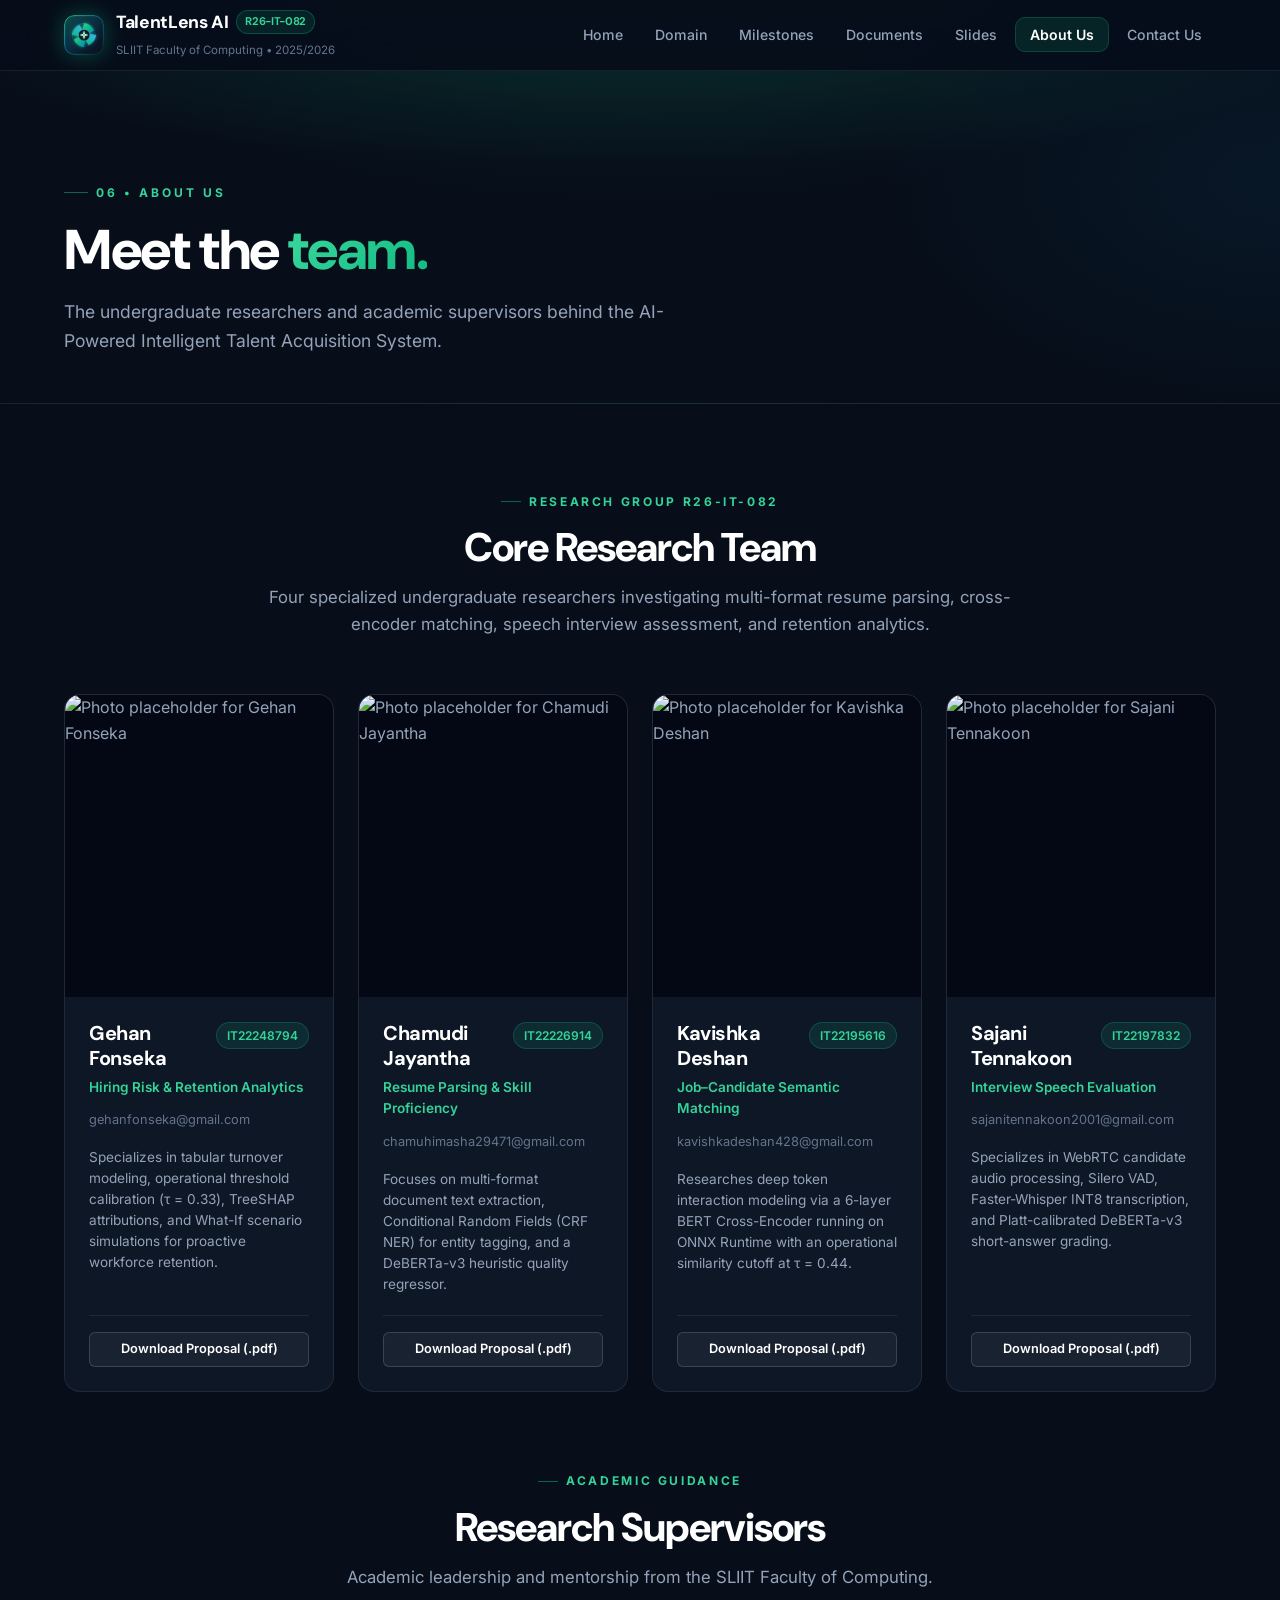
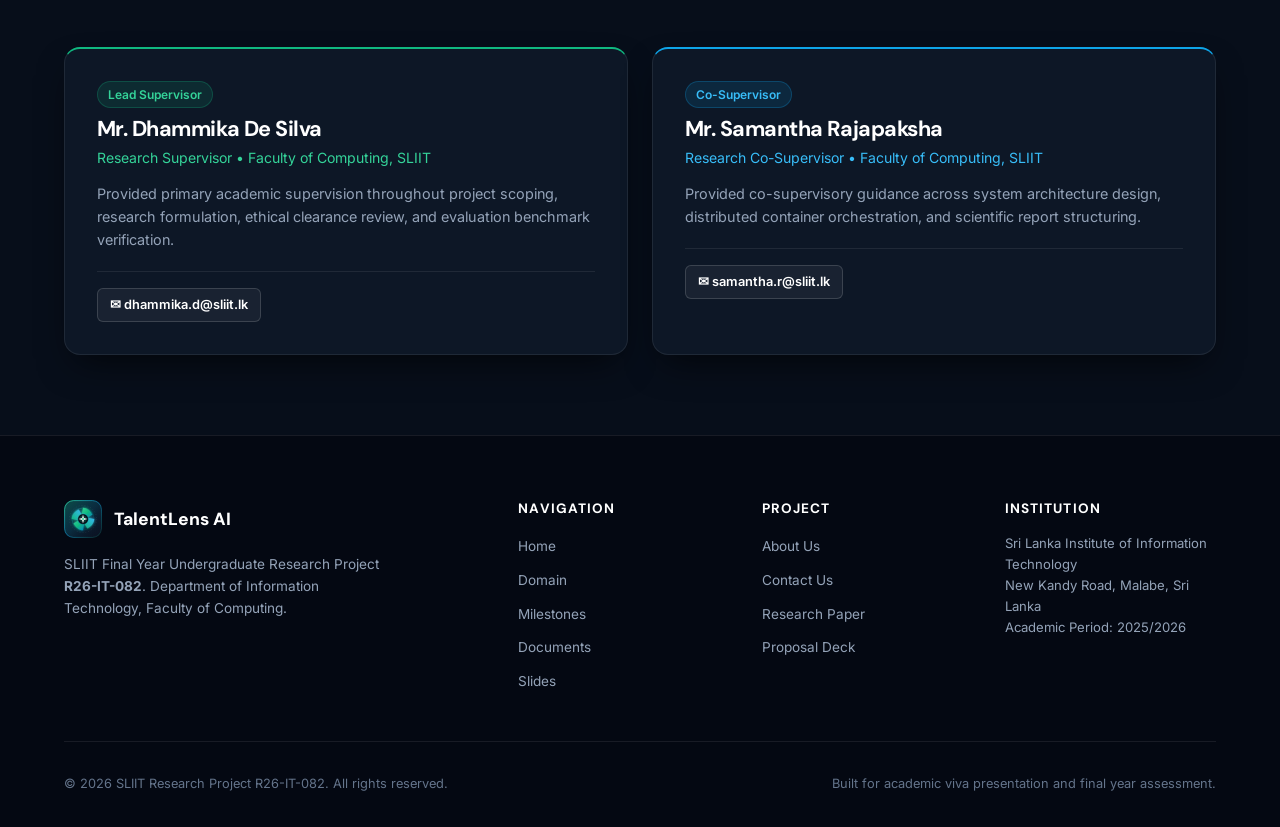
==== commit ee3e5179: "feat: Add professional TalentLens AI logo emblem, favicon, and brand integration" ====
--- a/about.html
+++ b/about.html
@@ -7,6 +7,7 @@
   <meta name="description" content="Meet the research team and supervisors behind the AI-Powered Intelligent Talent Acquisition System at the Sri Lanka Institute of Information Technology (SLIIT).">
   <meta name="author" content="SLIIT Research Group R26-IT-082">
   <link rel="stylesheet" href="assets/css/styles.css">
+  <link rel="icon" type="image/svg+xml" href="assets/images/talentlens-logo.svg">
 </head>
 <body>
 
@@ -14,7 +15,7 @@
   <header class="site-header" id="main-header">
     <div class="container nav-container">
       <a href="index.html" class="brand-link" id="brand-logo-action" aria-label="Return to Research Home Page">
-        <img src="assets/images/sliit-crest.png" alt="SLIIT University Crest" class="brand-crest">
+        <img src="assets/images/talentlens-logo.svg" alt="TalentLens AI Logo" class="brand-logo-img">
         <div class="brand-info">
           <span class="brand-title">
             TalentLens AI
@@ -221,8 +222,8 @@
     <div class="container">
       <div class="footer-grid">
         <div>
-          <div style="display: flex; align-items: center; gap: 10px; margin-bottom: 1rem;">
-            <img src="assets/images/sliit-crest.png" alt="SLIIT Crest" style="height: 36px; width: auto;">
+          <div style="display: flex; align-items: center; gap: 12px; margin-bottom: 1rem;">
+            <img src="assets/images/talentlens-logo.svg" alt="TalentLens AI Logo" style="height: 38px; width: 38px; border-radius: 8px;">
             <span style="font-weight: 800; font-family: var(--font-display); color: var(--text-white); font-size: 1.1rem;">
               TalentLens AI
             </span>
--- a/assets/css/styles.css
+++ b/assets/css/styles.css
@@ -169,9 +169,23 @@
 }
 
 .brand-crest {
-  height: 40px;
+  height: 38px;
   width: auto;
   object-fit: contain;
+}
+
+.brand-logo-img {
+  height: 40px;
+  width: 40px;
+  border-radius: 10px;
+  object-fit: contain;
+  transition: transform 0.25s cubic-bezier(0.34, 1.56, 0.64, 1), filter 0.25s ease;
+  filter: drop-shadow(0 0 10px rgba(16, 185, 129, 0.35));
+}
+
+.brand-link:hover .brand-logo-img {
+  transform: scale(1.08) rotate(3deg);
+  filter: drop-shadow(0 0 16px rgba(52, 211, 153, 0.6));
 }
 
 .brand-title {
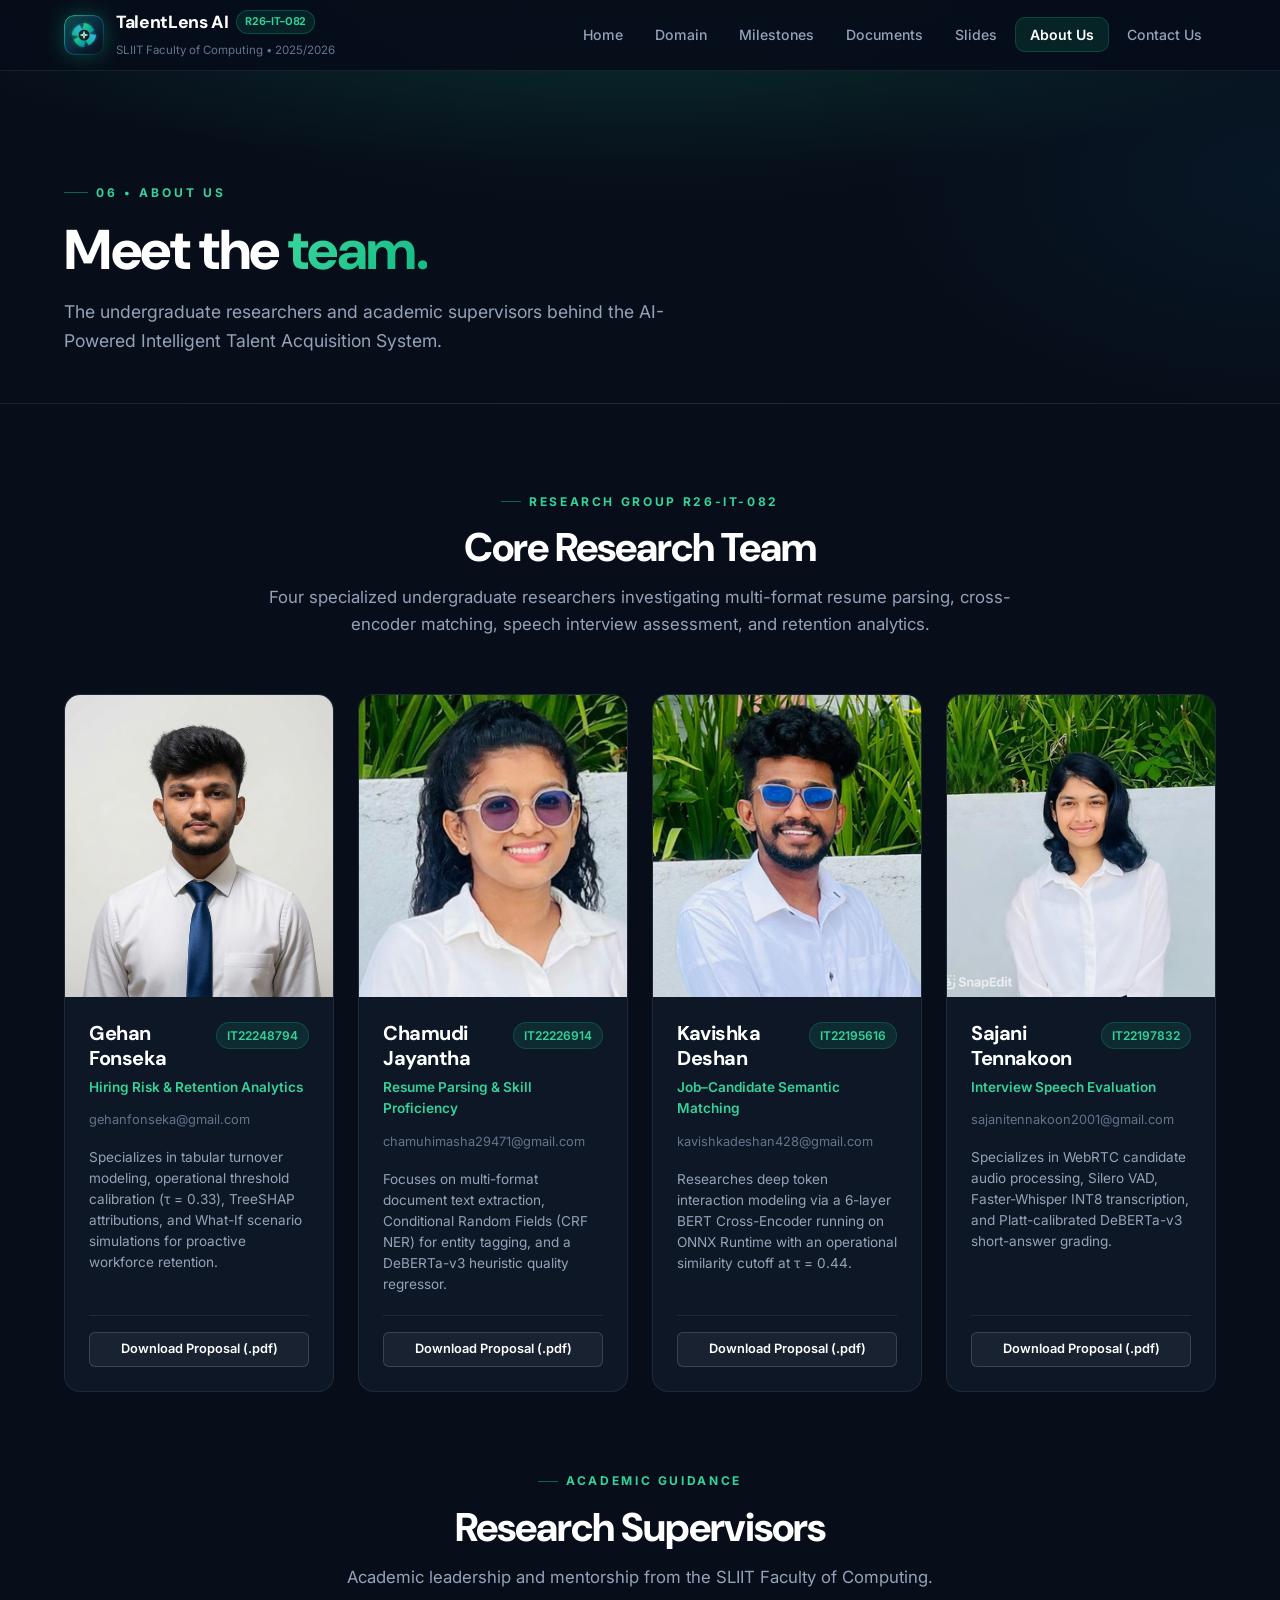
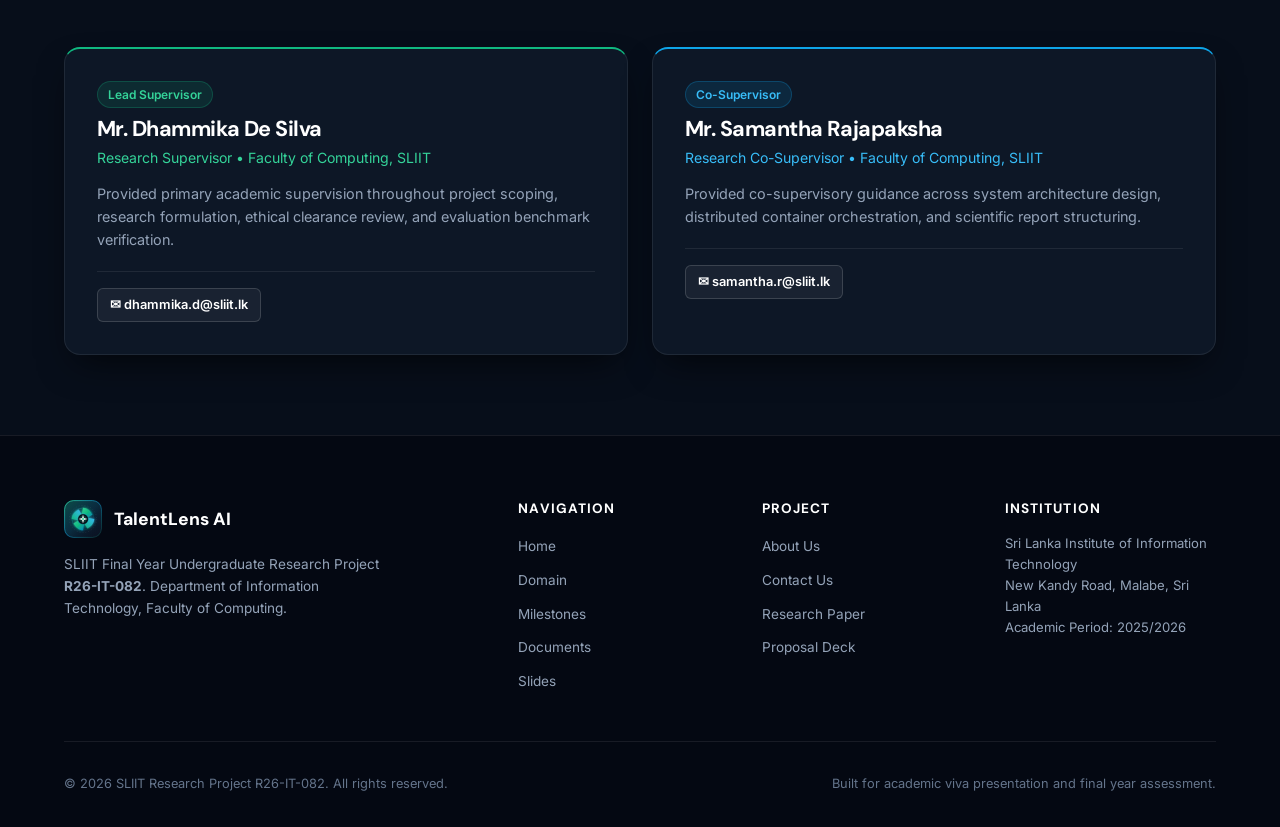
==== commit 7101d56f: "feat: Add authentic team member photos extracted from presentation deck" ====
--- a/about.html
+++ b/about.html
@@ -72,7 +72,7 @@
           <!-- Member 1: Gehan Fonseka -->
           <article class="profile-card" id="member-gehan">
             <div class="profile-img-wrap">
-              <img src="assets/images/placeholders/gehan-placeholder.svg" alt="Photo placeholder for Gehan Fonseka" class="profile-img">
+              <img src="assets/images/team/gehan.png" alt="Gehan Fonseka - Hiring Risk &amp; Retention Analytics" class="profile-img">
             </div>
             <div class="profile-body">
               <div style="display: flex; justify-content: space-between; align-items: baseline; margin-bottom: 4px;">
@@ -97,7 +97,7 @@
           <!-- Member 2: Chamudi Jayantha -->
           <article class="profile-card" id="member-chamudi">
             <div class="profile-img-wrap">
-              <img src="assets/images/placeholders/jayantha-placeholder.svg" alt="Photo placeholder for Chamudi Jayantha" class="profile-img">
+              <img src="assets/images/team/chamudi.jpeg" alt="Chamudi Jayantha - Resume Parsing &amp; Skill Proficiency" class="profile-img">
             </div>
             <div class="profile-body">
               <div style="display: flex; justify-content: space-between; align-items: baseline; margin-bottom: 4px;">
@@ -122,7 +122,7 @@
           <!-- Member 3: Kavishka Deshan -->
           <article class="profile-card" id="member-kavishka">
             <div class="profile-img-wrap">
-              <img src="assets/images/placeholders/deshan-placeholder.svg" alt="Photo placeholder for Kavishka Deshan" class="profile-img">
+              <img src="assets/images/team/kavishka.jpeg" alt="Kavishka Deshan - Job–Candidate Semantic Matching" class="profile-img">
             </div>
             <div class="profile-body">
               <div style="display: flex; justify-content: space-between; align-items: baseline; margin-bottom: 4px;">
@@ -147,7 +147,7 @@
           <!-- Member 4: Sajani Tennakoon -->
           <article class="profile-card" id="member-sajani">
             <div class="profile-img-wrap">
-              <img src="assets/images/placeholders/tennakoon-placeholder.svg" alt="Photo placeholder for Sajani Tennakoon" class="profile-img">
+              <img src="assets/images/team/sajani.jpeg" alt="Sajani Tennakoon - Interview Speech Evaluation" class="profile-img">
             </div>
             <div class="profile-body">
               <div style="display: flex; justify-content: space-between; align-items: baseline; margin-bottom: 4px;">
--- a/assets/css/styles.css
+++ b/assets/css/styles.css
@@ -980,7 +980,13 @@
   width: 100%;
   height: 100%;
   object-fit: cover;
+  object-position: center 20%;
   display: block;
+  transition: transform 0.35s cubic-bezier(0.4, 0, 0.2, 1);
+}
+
+.profile-card:hover .profile-img {
+  transform: scale(1.04);
 }
 
 .profile-body {
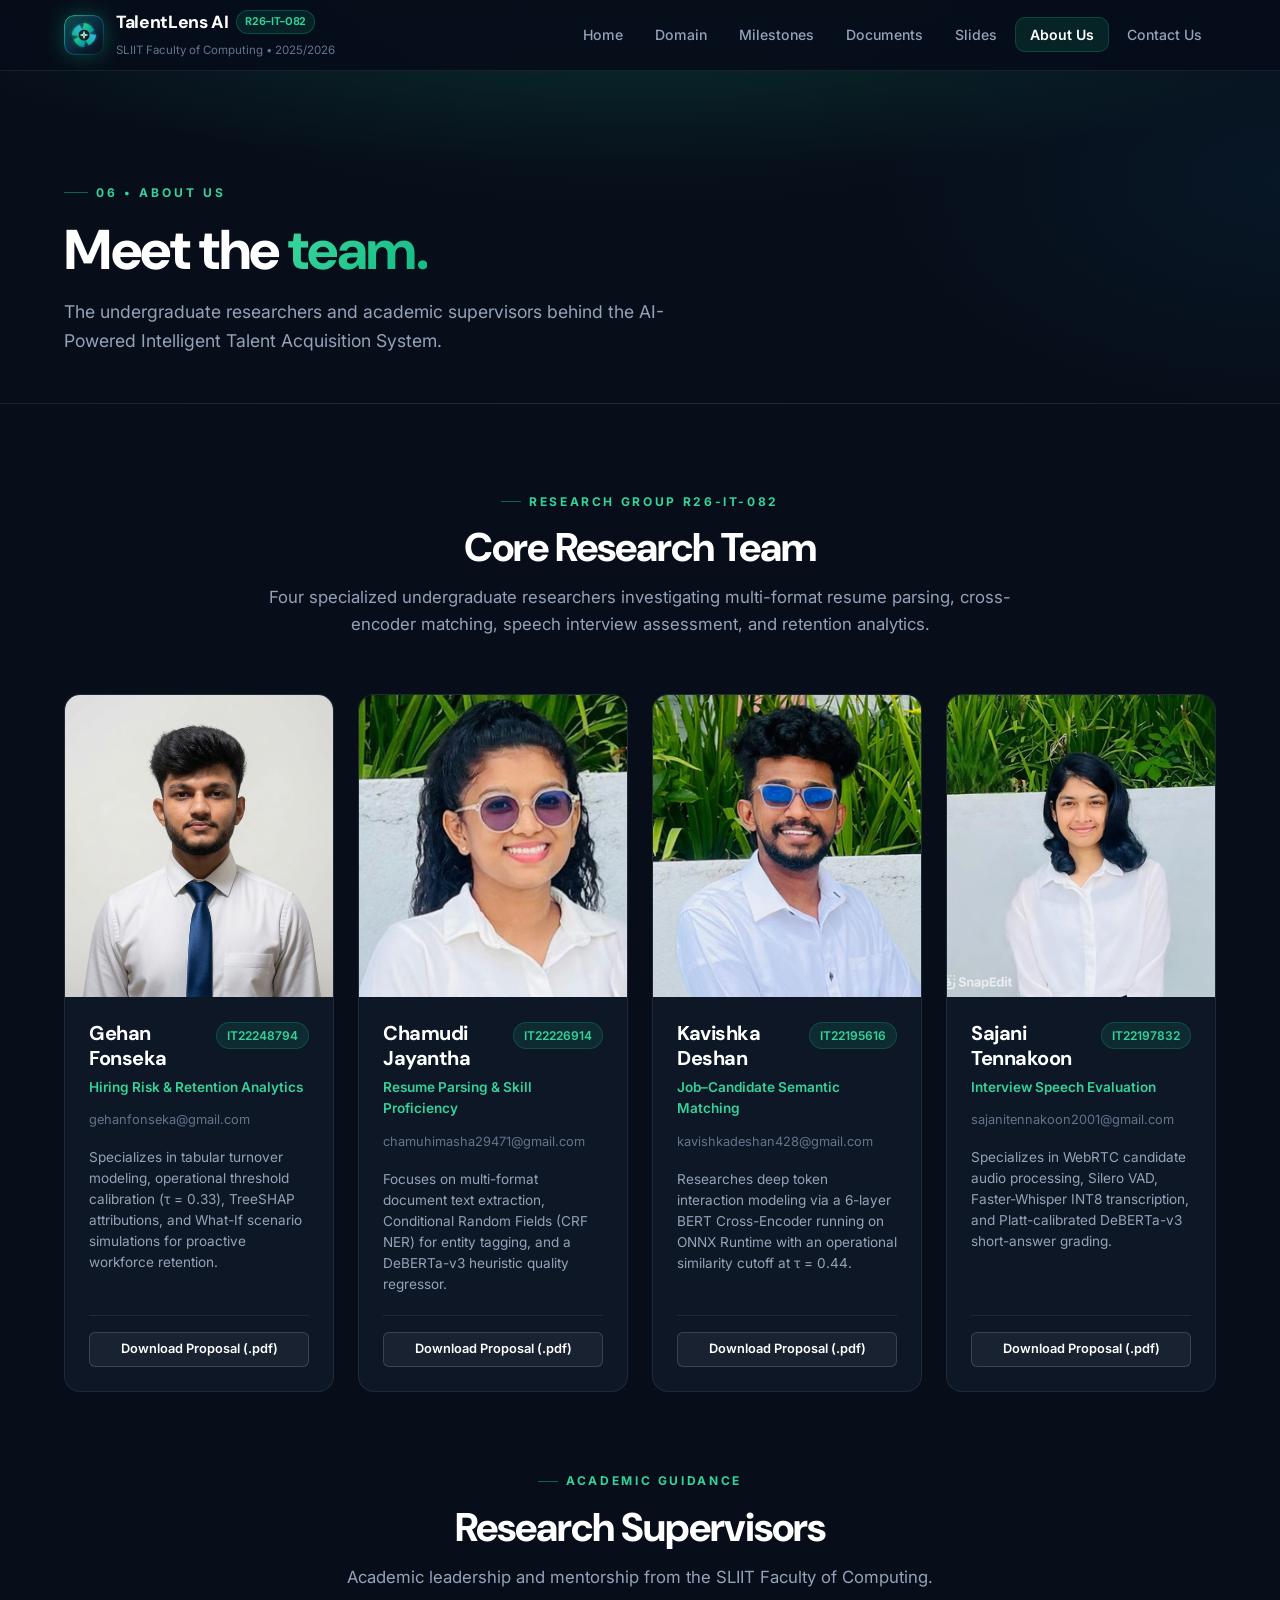
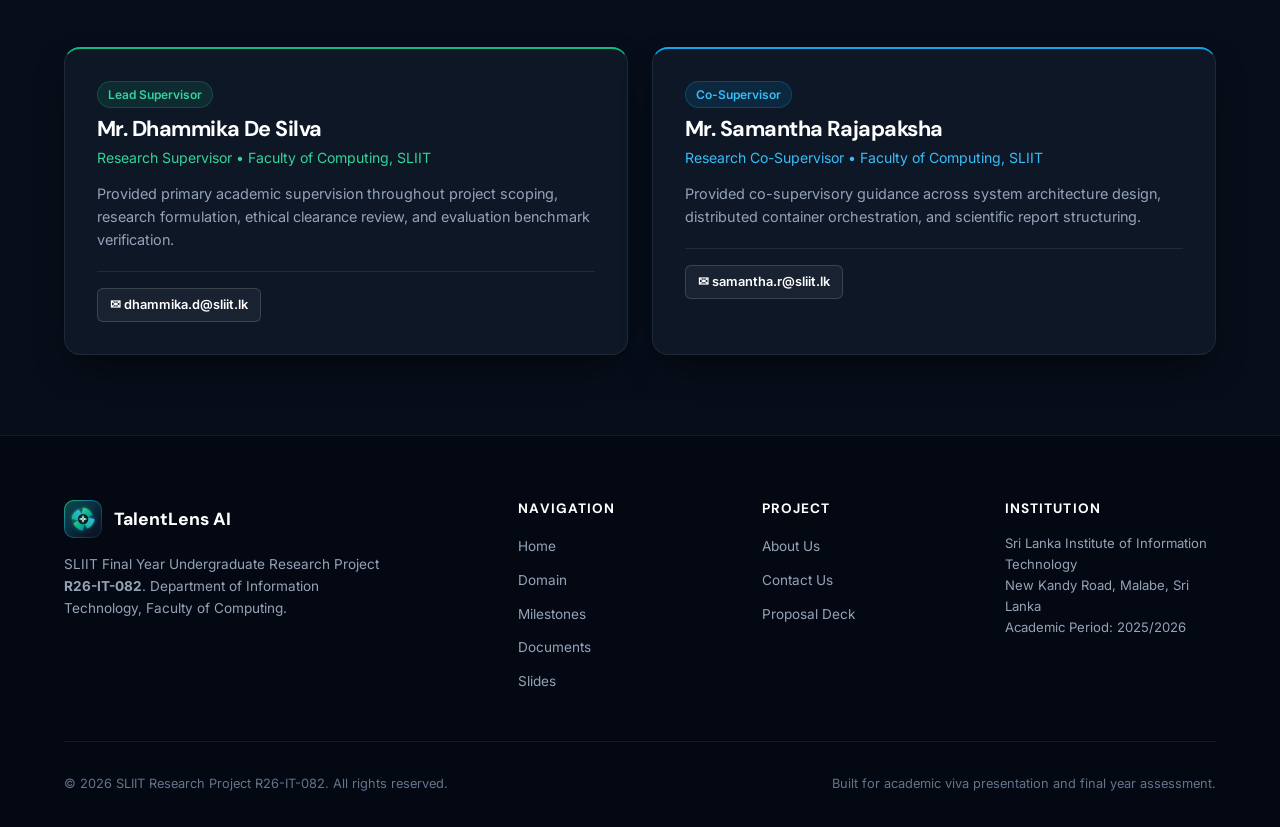
==== commit 2fb973e0: "refactor: Remove research paper downloads, catalog entries, and links across entire website" ====
--- a/about.html
+++ b/about.html
@@ -249,7 +249,6 @@
           <ul class="footer-links">
             <li><a href="about.html">About Us</a></li>
             <li><a href="contact.html">Contact Us</a></li>
-            <li><a href="assets/documents/Multimodal-AI-Talent-Acquisition-Research-Paper.pdf" target="_blank">Research Paper</a></li>
             <li><a href="assets/presentations/R26-IT-082-Proposal-Presentation.pptx" download>Proposal Deck</a></li>
           </ul>
         </div>
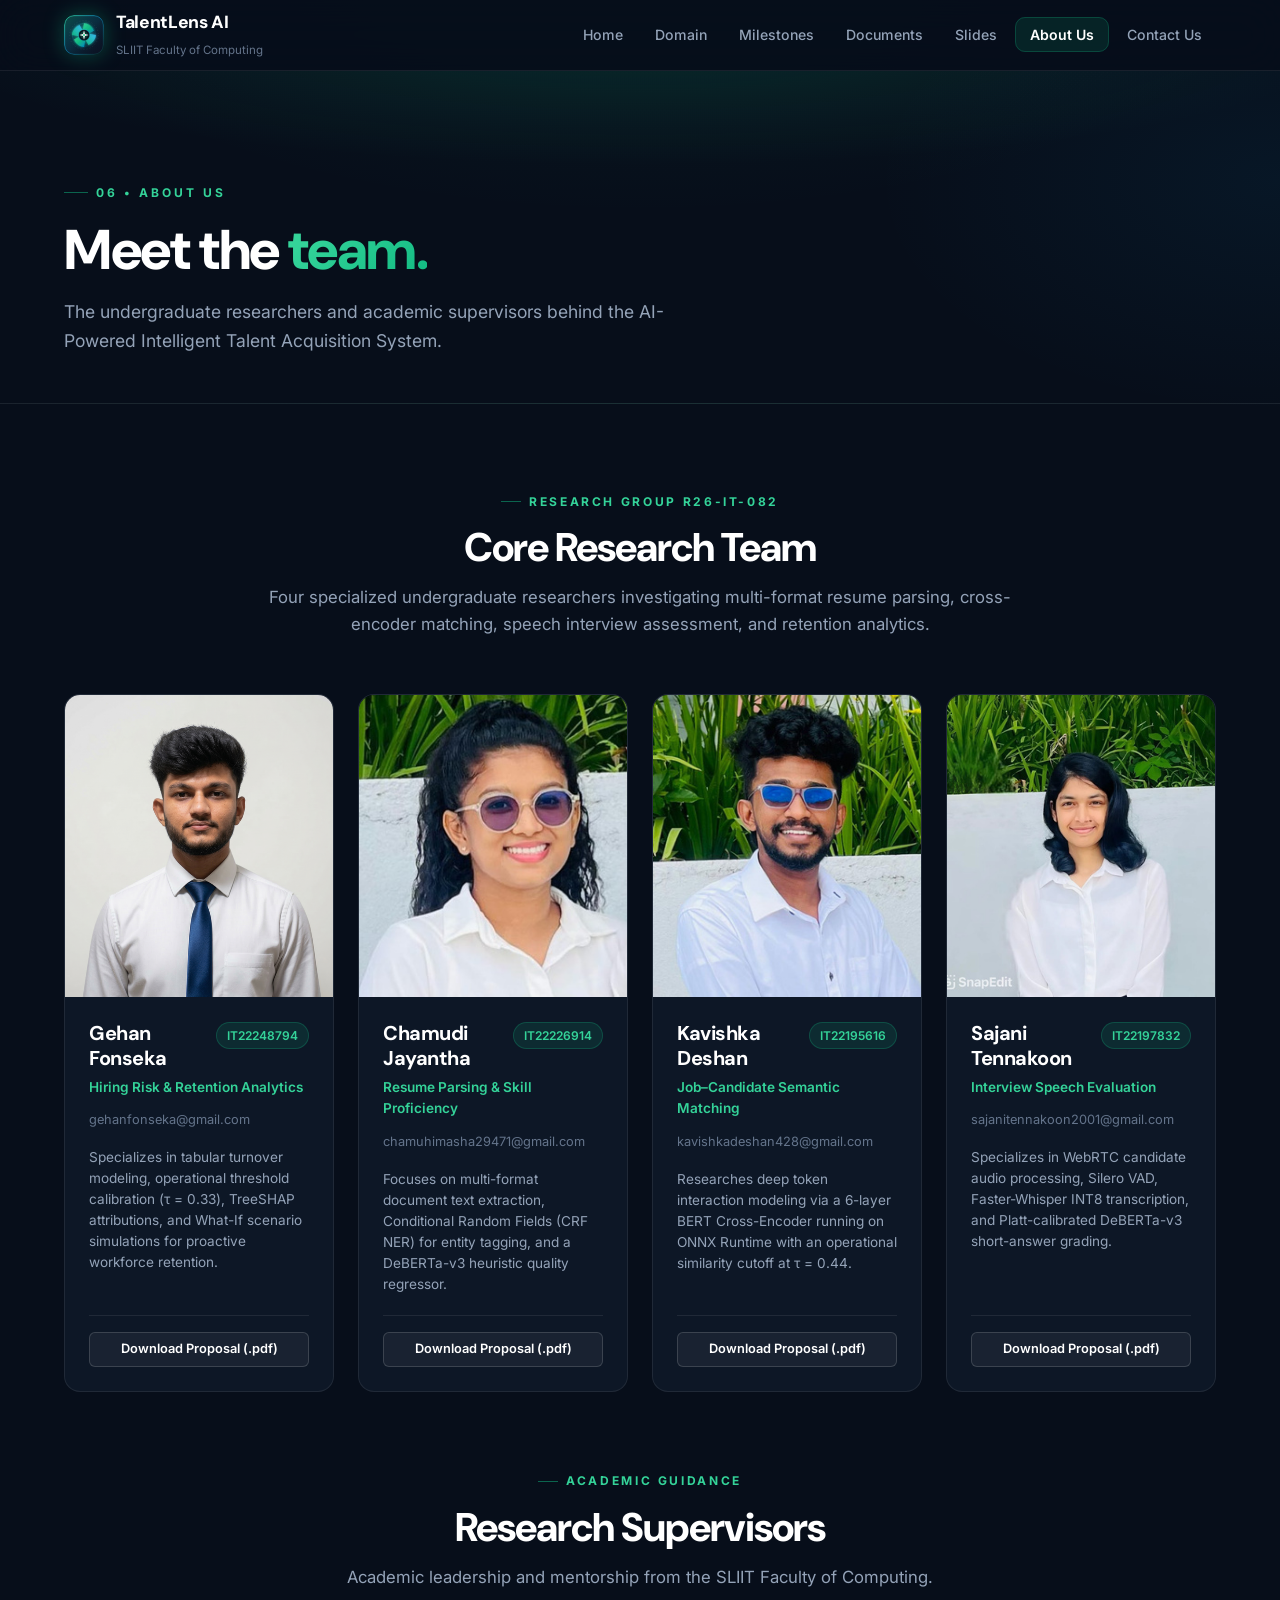
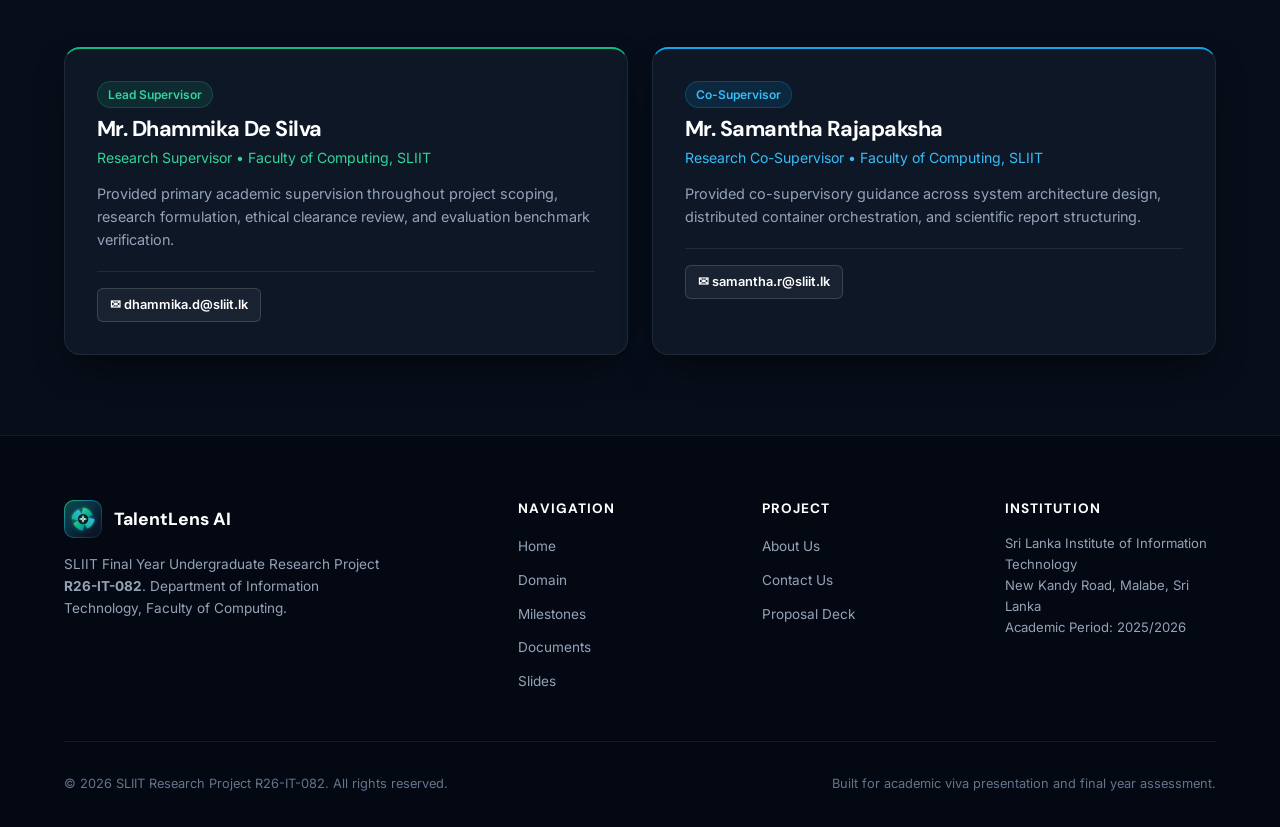
==== commit e4834b89: "style: Remove R26-IT-082 badge and year subtitle from top navigation branding" ====
--- a/about.html
+++ b/about.html
@@ -17,11 +17,8 @@
       <a href="index.html" class="brand-link" id="brand-logo-action" aria-label="Return to Research Home Page">
         <img src="assets/images/talentlens-logo.svg" alt="TalentLens AI Logo" class="brand-logo-img">
         <div class="brand-info">
-          <span class="brand-title">
-            TalentLens AI
-            <span class="brand-badge">R26-IT-082</span>
-          </span>
-          <span class="brand-sub">SLIIT Faculty of Computing • 2025/2026</span>
+          <span class="brand-title">TalentLens AI</span>
+          <span class="brand-sub">SLIIT Faculty of Computing</span>
         </div>
       </a>
 
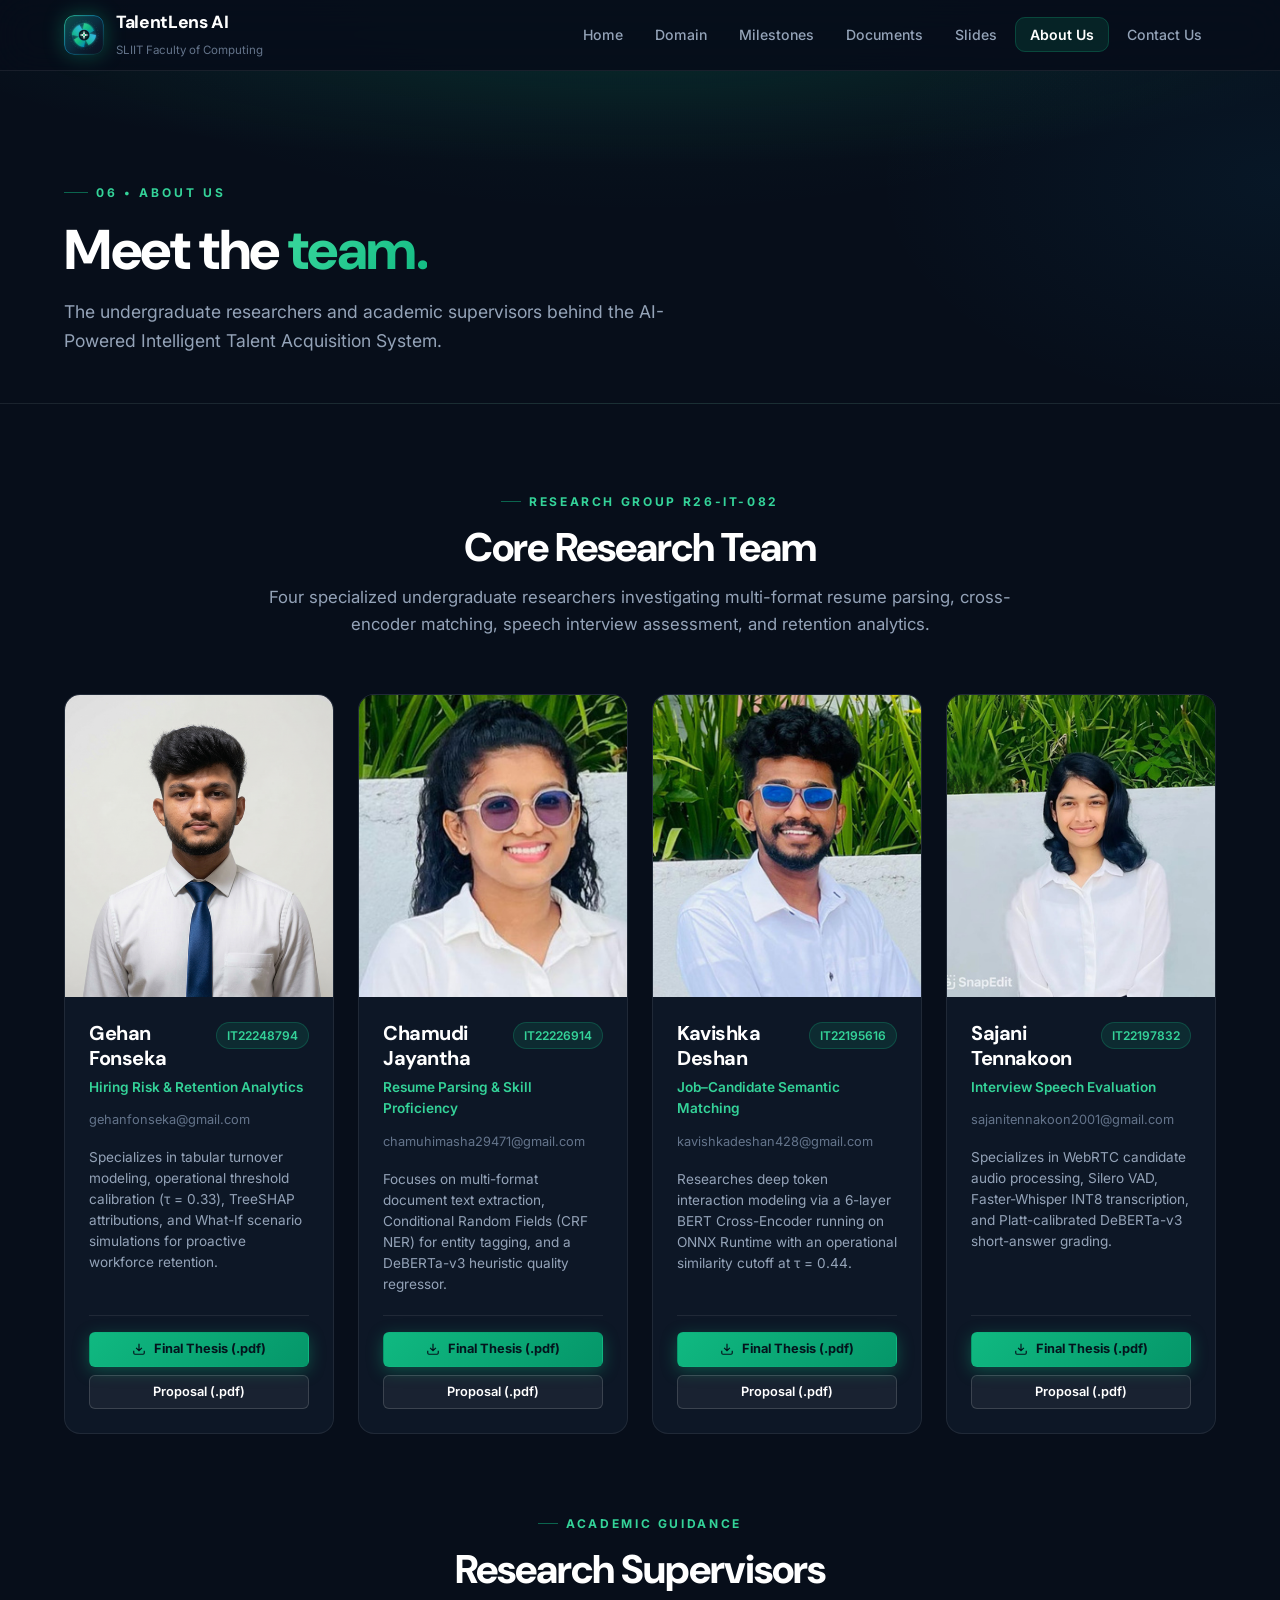
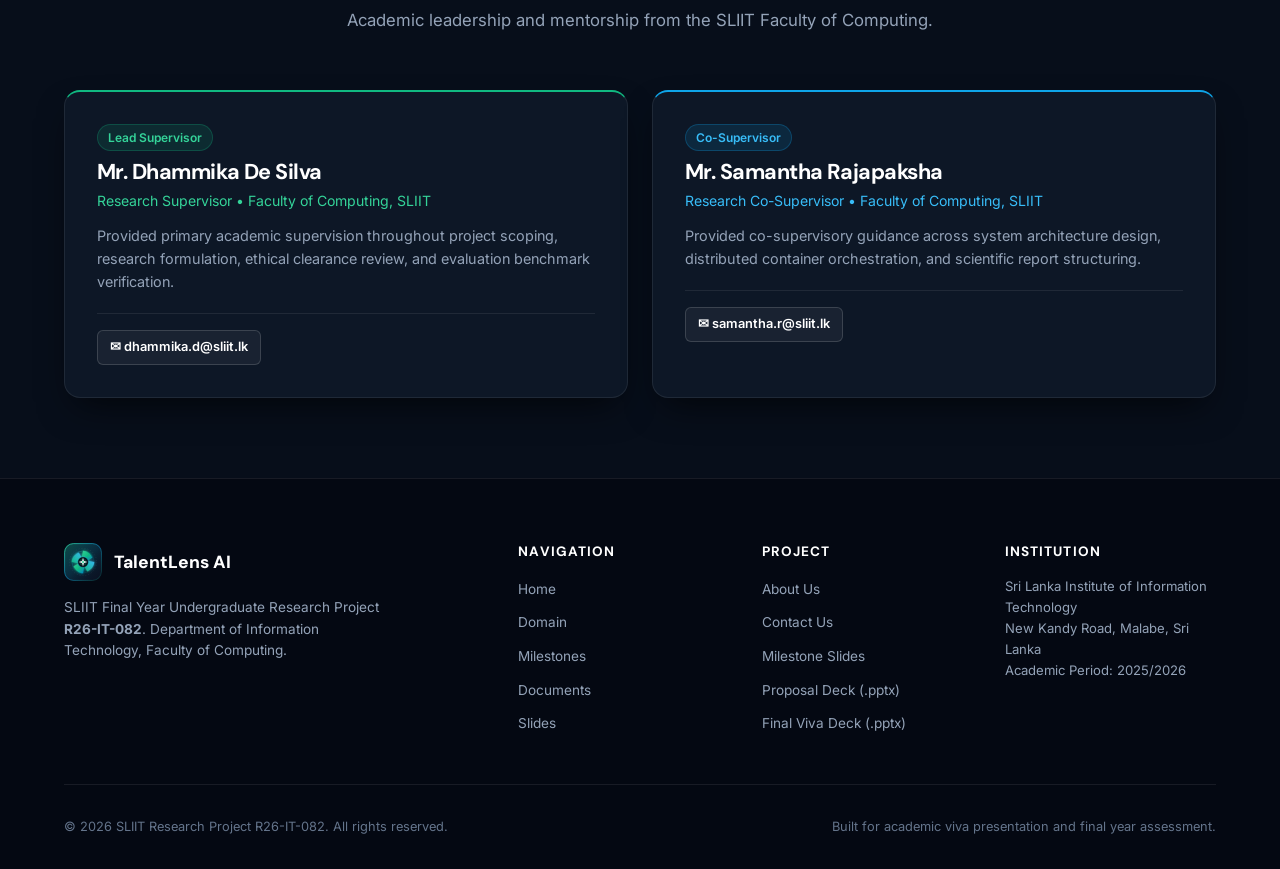
==== commit 3bc8ddcd: "feat: add interactive presentation deck tabs and slide viewer features to presentations page" ====
--- a/about.html
+++ b/about.html
@@ -83,9 +83,13 @@
               <p class="profile-desc">
                 Specializes in tabular turnover modeling, operational threshold calibration (τ = 0.33), TreeSHAP attributions, and What-If scenario simulations for proactive workforce retention.
               </p>
-              <div style="border-top: 1px solid var(--border-subtle); padding-top: 1rem; margin-top: auto;">
-                <a href="assets/documents/R26-IT-082_IT22248794_Fonseka_WGK_Proposal.pdf" download class="btn btn-secondary btn-sm" style="width: 100%;">
-                  Download Proposal (.pdf)
+              <div style="border-top: 1px solid var(--border-subtle); padding-top: 1rem; margin-top: auto; display: flex; flex-direction: column; gap: 8px;">
+                <a href="assets/documents/R26-IT-082_IT22248794_Fonseka_WGK_Final_Thesis.pdf" download class="btn btn-primary btn-sm" style="width: 100%; text-align: center;">
+                  <svg width="14" height="14" viewBox="0 0 24 24" fill="none" stroke="currentColor" stroke-width="2"><path d="M21 15v4a2 2 0 0 1-2 2H5a2 2 0 0 1-2-2v-4M7 10l5 5 5-5M12 15V3"/></svg>
+                  Final Thesis (.pdf)
+                </a>
+                <a href="assets/documents/R26-IT-082_IT22248794_Fonseka_WGK_Proposal.pdf" download class="btn btn-secondary btn-sm" style="width: 100%; text-align: center;">
+                  Proposal (.pdf)
                 </a>
               </div>
             </div>
@@ -108,9 +112,13 @@
               <p class="profile-desc">
                 Focuses on multi-format document text extraction, Conditional Random Fields (CRF NER) for entity tagging, and a DeBERTa-v3 heuristic quality regressor.
               </p>
-              <div style="border-top: 1px solid var(--border-subtle); padding-top: 1rem; margin-top: auto;">
-                <a href="assets/documents/R26-IT-082_IT22226914_Jayantha_CH_Proposal.pdf" download class="btn btn-secondary btn-sm" style="width: 100%;">
-                  Download Proposal (.pdf)
+              <div style="border-top: 1px solid var(--border-subtle); padding-top: 1rem; margin-top: auto; display: flex; flex-direction: column; gap: 8px;">
+                <a href="assets/documents/R26-IT-082_IT22226914_Jayantha_CH_Final_Thesis.pdf" download class="btn btn-primary btn-sm" style="width: 100%; text-align: center;">
+                  <svg width="14" height="14" viewBox="0 0 24 24" fill="none" stroke="currentColor" stroke-width="2"><path d="M21 15v4a2 2 0 0 1-2 2H5a2 2 0 0 1-2-2v-4M7 10l5 5 5-5M12 15V3"/></svg>
+                  Final Thesis (.pdf)
+                </a>
+                <a href="assets/documents/R26-IT-082_IT22226914_Jayantha_CH_Proposal.pdf" download class="btn btn-secondary btn-sm" style="width: 100%; text-align: center;">
+                  Proposal (.pdf)
                 </a>
               </div>
             </div>
@@ -133,9 +141,13 @@
               <p class="profile-desc">
                 Researches deep token interaction modeling via a 6-layer BERT Cross-Encoder running on ONNX Runtime with an operational similarity cutoff at τ = 0.44.
               </p>
-              <div style="border-top: 1px solid var(--border-subtle); padding-top: 1rem; margin-top: auto;">
-                <a href="assets/documents/R26-IT-82_IT22195616_Deshan_MAK_Proposal.pdf" download class="btn btn-secondary btn-sm" style="width: 100%;">
-                  Download Proposal (.pdf)
+              <div style="border-top: 1px solid var(--border-subtle); padding-top: 1rem; margin-top: auto; display: flex; flex-direction: column; gap: 8px;">
+                <a href="assets/documents/R26-IT-082_IT22195616_Deshan_MAK_Final_Thesis.pdf" download class="btn btn-primary btn-sm" style="width: 100%; text-align: center;">
+                  <svg width="14" height="14" viewBox="0 0 24 24" fill="none" stroke="currentColor" stroke-width="2"><path d="M21 15v4a2 2 0 0 1-2 2H5a2 2 0 0 1-2-2v-4M7 10l5 5 5-5M12 15V3"/></svg>
+                  Final Thesis (.pdf)
+                </a>
+                <a href="assets/documents/R26-IT-82_IT22195616_Deshan_MAK_Proposal.pdf" download class="btn btn-secondary btn-sm" style="width: 100%; text-align: center;">
+                  Proposal (.pdf)
                 </a>
               </div>
             </div>
@@ -158,9 +170,13 @@
               <p class="profile-desc">
                 Specializes in WebRTC candidate audio processing, Silero VAD, Faster-Whisper INT8 transcription, and Platt-calibrated DeBERTa-v3 short-answer grading.
               </p>
-              <div style="border-top: 1px solid var(--border-subtle); padding-top: 1rem; margin-top: auto;">
-                <a href="assets/documents/R26-IT-82_IT22197832_Tennakoon_TMSS_Proposal.pdf" download class="btn btn-secondary btn-sm" style="width: 100%;">
-                  Download Proposal (.pdf)
+              <div style="border-top: 1px solid var(--border-subtle); padding-top: 1rem; margin-top: auto; display: flex; flex-direction: column; gap: 8px;">
+                <a href="assets/documents/R26-IT-082_IT22197832_Tennakoon_TMSS_Final_Thesis.pdf" download class="btn btn-primary btn-sm" style="width: 100%; text-align: center;">
+                  <svg width="14" height="14" viewBox="0 0 24 24" fill="none" stroke="currentColor" stroke-width="2"><path d="M21 15v4a2 2 0 0 1-2 2H5a2 2 0 0 1-2-2v-4M7 10l5 5 5-5M12 15V3"/></svg>
+                  Final Thesis (.pdf)
+                </a>
+                <a href="assets/documents/R26-IT-82_IT22197832_Tennakoon_TMSS_Proposal.pdf" download class="btn btn-secondary btn-sm" style="width: 100%; text-align: center;">
+                  Proposal (.pdf)
                 </a>
               </div>
             </div>
@@ -246,7 +262,9 @@
           <ul class="footer-links">
             <li><a href="about.html">About Us</a></li>
             <li><a href="contact.html">Contact Us</a></li>
-            <li><a href="assets/presentations/R26-IT-082-Proposal-Presentation.pptx" download>Proposal Deck</a></li>
+            <li><a href="presentations.html">Milestone Slides</a></li>
+            <li><a href="assets/presentations/R26-IT-082-Proposal-Presentation.pptx" download>Proposal Deck (.pptx)</a></li>
+            <li><a href="assets/presentations/R26-IT-082-Final-Presentation.pptx" download>Final Viva Deck (.pptx)</a></li>
           </ul>
         </div>
 
--- a/assets/css/styles.css
+++ b/assets/css/styles.css
@@ -778,6 +778,18 @@
   border: 1px solid rgba(239, 68, 68, 0.3);
 }
 
+.doc-type-icon.pptx {
+  background: rgba(245, 158, 11, 0.15);
+  color: #fbbf24;
+  border: 1px solid rgba(245, 158, 11, 0.35);
+}
+
+.doc-type-icon.potm {
+  background: rgba(14, 165, 233, 0.15);
+  color: #38bdf8;
+  border: 1px solid rgba(14, 165, 233, 0.35);
+}
+
 .doc-title {
   font-size: 1.05rem;
   color: var(--text-white);
@@ -899,7 +911,44 @@
   overflow-y: auto;
 }
 
-/* Slide Viewer */
+/* Slide Viewer & Multi-Deck Switcher */
+.deck-selector-tabs {
+  display: flex;
+  flex-wrap: wrap;
+  gap: 10px;
+  margin-bottom: 1.5rem;
+}
+
+.deck-tab-btn {
+  background: rgba(255, 255, 255, 0.04);
+  border: 1px solid var(--border-medium);
+  color: var(--text-muted);
+  font-size: 0.86rem;
+  font-weight: 700;
+  padding: 10px 18px;
+  border-radius: var(--radius-md);
+  cursor: pointer;
+  transition: all 0.2s ease;
+  display: flex;
+  align-items: center;
+  gap: 8px;
+  font-family: inherit;
+}
+
+.deck-tab-btn:hover {
+  background: rgba(255, 255, 255, 0.08);
+  color: var(--text-white);
+  border-color: var(--border-highlight);
+  transform: translateY(-1px);
+}
+
+.deck-tab-btn.active {
+  background: rgba(16, 185, 129, 0.15);
+  border-color: var(--primary);
+  color: var(--primary-glow);
+  box-shadow: 0 0 20px rgba(16, 185, 129, 0.2);
+}
+
 .slide-viewer-wrap {
   background: var(--bg-card);
   border: 1px solid var(--border-medium);
